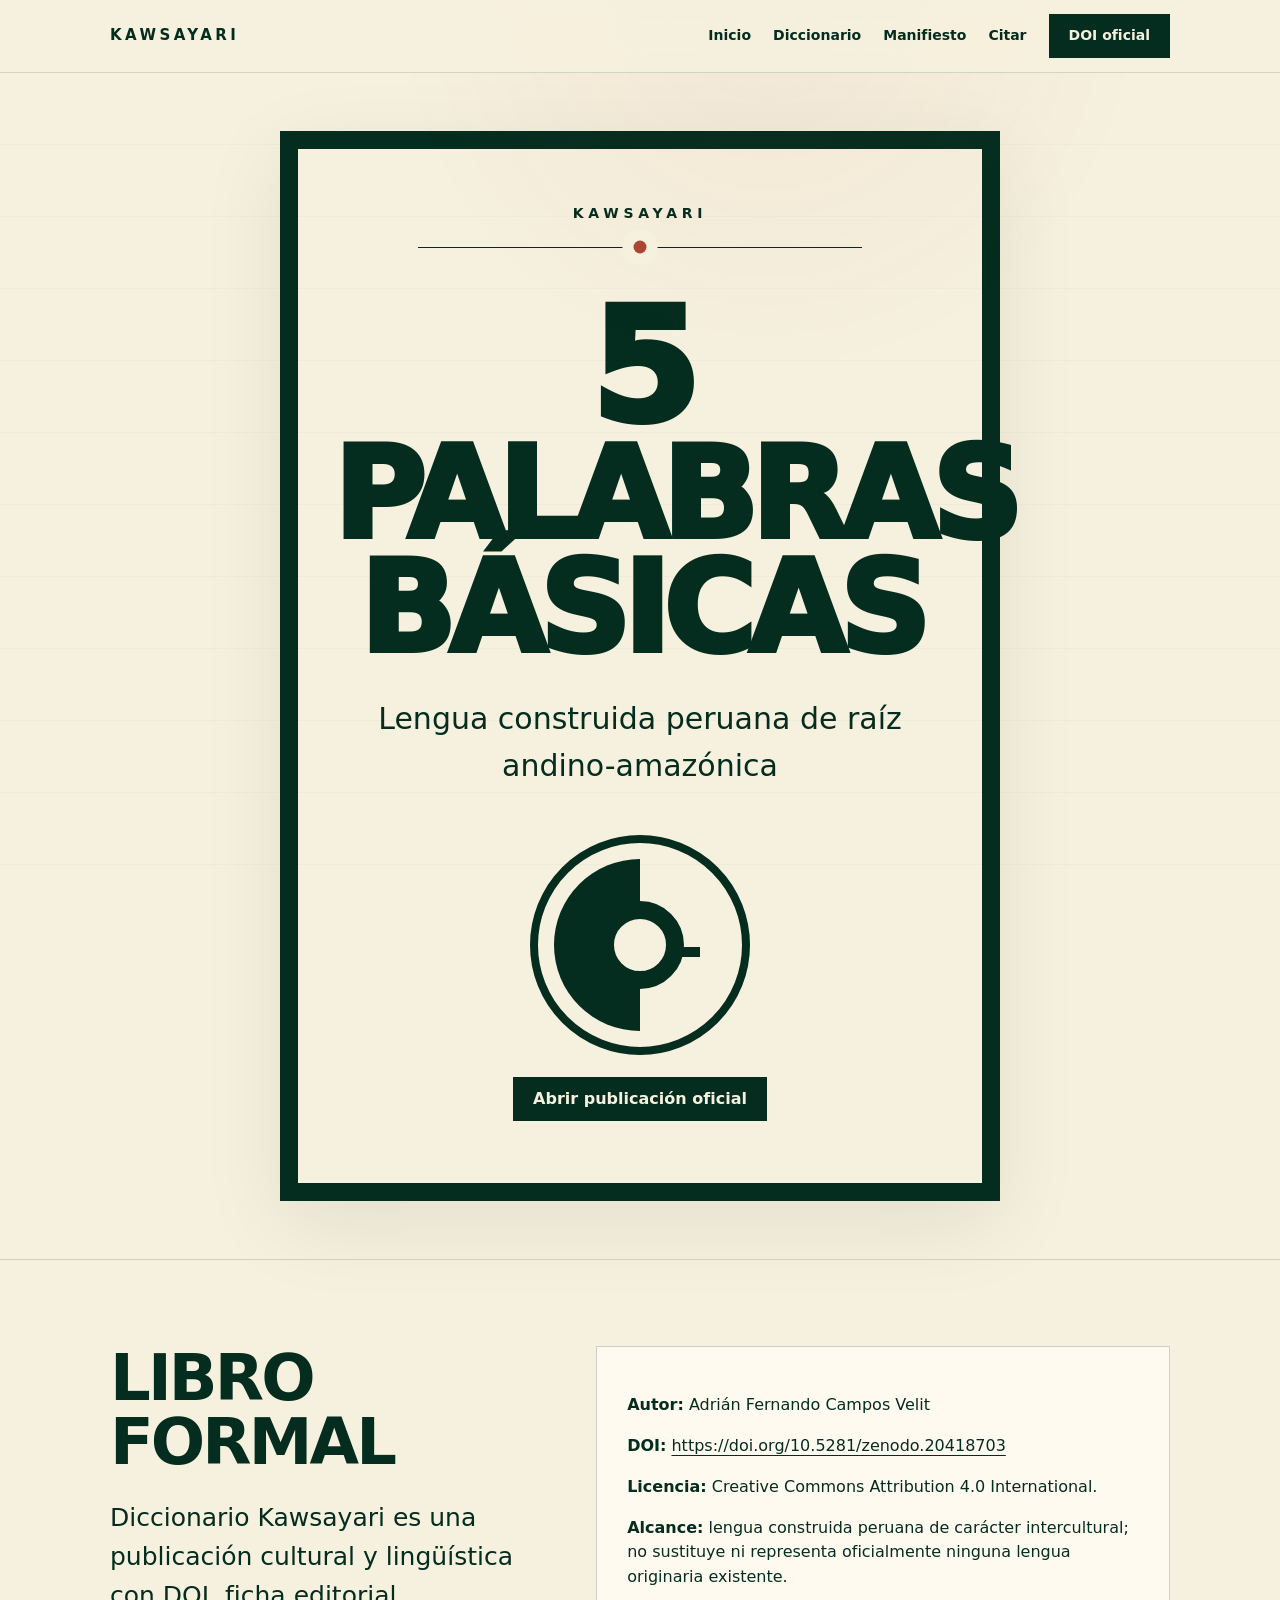
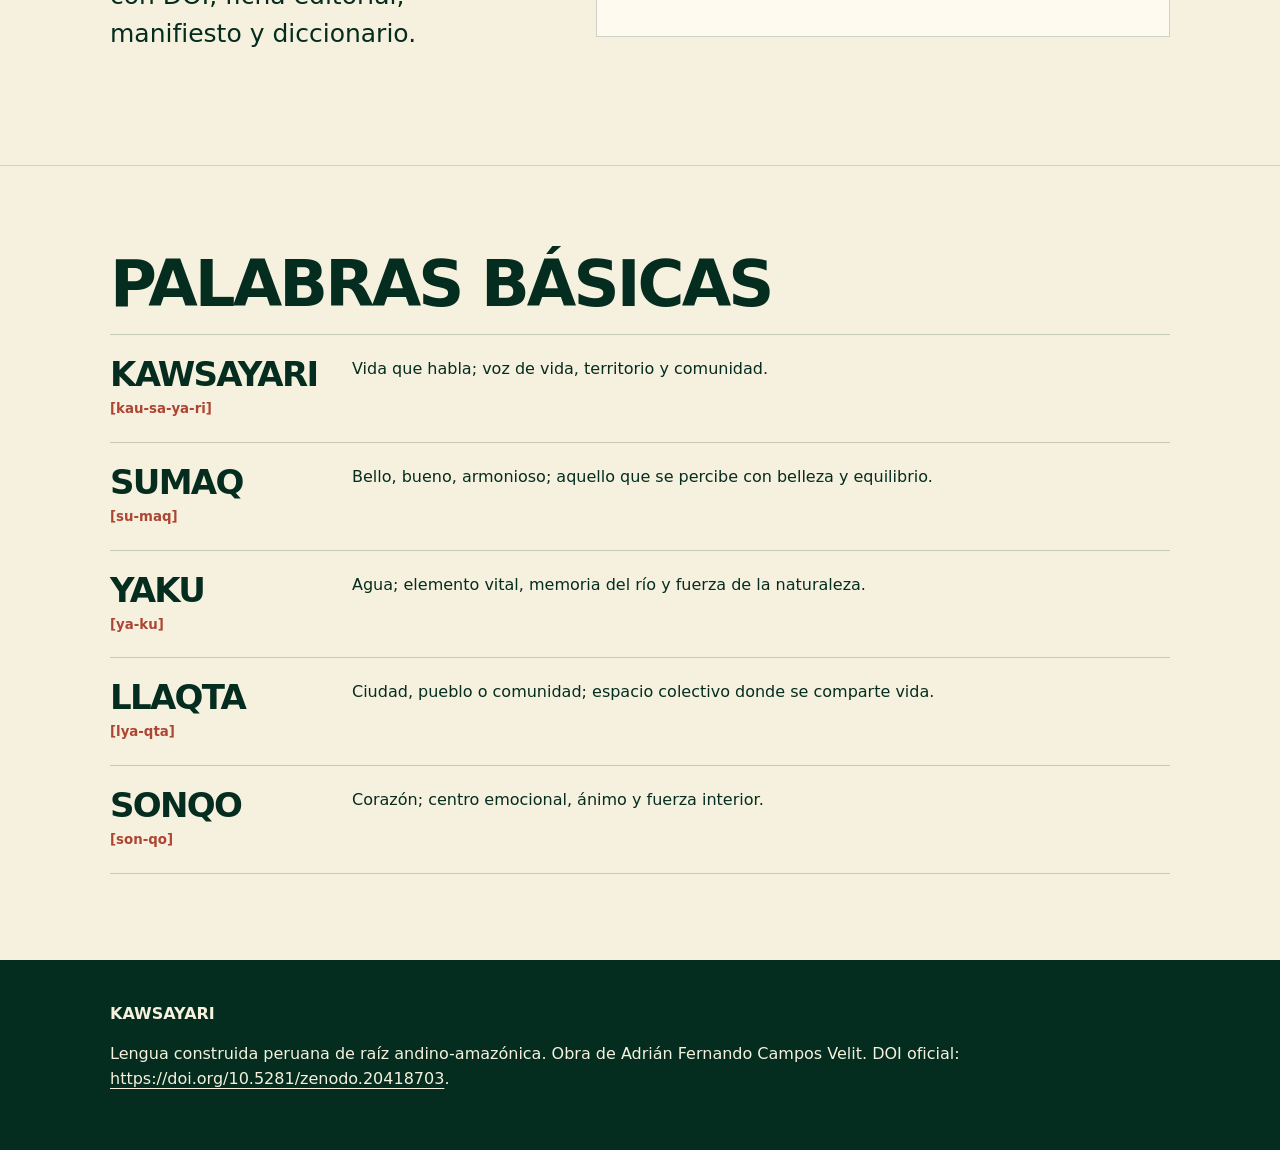
==== index.html @ 36e302ed "Publicación inicial del sitio oficial" ====
<!doctype html>
<html lang="es"><head>
<meta charset="utf-8"><meta name="viewport" content="width=device-width,initial-scale=1">
<title>Diccionario Kawsayari: lengua construida peruana de raíz andino-amazónica</title><meta name="description" content="Kawsayari es una lengua construida peruana de raíz andino-amazónica, creada como obra cultural, lingüística y editorial por Adrián Fernando Campos Velit."><meta name="author" content="Adrián Fernando Campos Velit">
<meta name="robots" content="index,follow,max-image-preview:large"><link rel="canonical" href="https://kawsayari.github.io/">
<meta property="og:title" content="Diccionario Kawsayari: lengua construida peruana de raíz andino-amazónica"><meta property="og:description" content="Kawsayari es una lengua construida peruana de raíz andino-amazónica, creada como obra cultural, lingüística y editorial por Adrián Fernando Campos Velit."><meta property="og:type" content="website"><meta property="og:url" content="https://kawsayari.github.io/"><meta property="og:image" content="https://kawsayari.github.io/assets/og-kawsayari.png">
<meta name="twitter:card" content="summary_large_image"><link rel="icon" href="assets/favicon.svg" type="image/svg+xml"><link rel="apple-touch-icon" href="assets/icon.png"><link rel="stylesheet" href="assets/style.css">
<script type="application/ld+json">{"@context": "https://schema.org", "@type": "Book", "name": "Diccionario Kawsayari: lengua construida peruana de raíz andino-amazónica", "alternateName": ["Kawsayari", "Diccionario Kawsayari"], "description": "Kawsayari es una lengua construida peruana de raíz andino-amazónica, creada como obra cultural, lingüística y editorial por Adrián Fernando Campos Velit.", "author": {"@type": "Person", "name": "Adrián Fernando Campos Velit"}, "creator": {"@type": "Person", "name": "Adrián Fernando Campos Velit"}, "publisher": {"@type": "Person", "name": "Adrián Fernando Campos Velit"}, "datePublished": "2026-05-27", "inLanguage": "es", "genre": ["Diccionario", "Lengua construida", "Conlang", "Cultura peruana"], "license": "https://creativecommons.org/licenses/by/4.0/", "identifier": "https://doi.org/10.5281/zenodo.20418703", "url": "https://kawsayari.github.io/", "image": "https://kawsayari.github.io/assets/og-kawsayari.png"}</script></head><body>
<header class="header"><div class="wrap nav"><a class="brand" href="index.html">KAWSAYARI</a><nav class="navlinks" aria-label="Navegación"><a href="index.html">Inicio</a><a href="diccionario.html">Diccionario</a><a href="manifiesto.html">Manifiesto</a><a href="citar.html">Citar</a><a class="btn" href="https://doi.org/10.5281/zenodo.20418703">DOI oficial</a></nav></div></header><main>
<section class="hero"><div class="poster"><div><div class="kicker">Kawsayari</div><div class="rule"></div><h1 class="hero-title"><span class="num">5</span>Palabras<br>Básicas</h1><p class="hero-sub">Lengua construida peruana de raíz andino-amazónica</p></div><div><div class="emblem"><span class="bar"></span></div><p><a class="btn" href="https://doi.org/10.5281/zenodo.20418703">Abrir publicación oficial</a></p></div></div></section>
<section class="section"><div class="wrap grid"><div><h2>Libro formal</h2><p class="lead">Diccionario Kawsayari es una publicación cultural y lingüística con DOI, ficha editorial, manifiesto y diccionario.</p></div><div class="card"><p><strong>Autor:</strong> Adrián Fernando Campos Velit</p><p><strong>DOI:</strong> <a href="https://doi.org/10.5281/zenodo.20418703">https://doi.org/10.5281/zenodo.20418703</a></p><p><strong>Licencia:</strong> Creative Commons Attribution 4.0 International.</p><p><strong>Alcance:</strong> lengua construida peruana de carácter intercultural; no sustituye ni representa oficialmente ninguna lengua originaria existente.</p></div></div></section>
<section class="section"><div class="wrap"><h2>Palabras básicas</h2><div class="words">
<div class="word"><div><b>Kawsayari</b><small>[kau-sa-ya-ri]</small></div><p>Vida que habla; voz de vida, territorio y comunidad.</p></div>
<div class="word"><div><b>Sumaq</b><small>[su-maq]</small></div><p>Bello, bueno, armonioso; aquello que se percibe con belleza y equilibrio.</p></div>
<div class="word"><div><b>Yaku</b><small>[ya-ku]</small></div><p>Agua; elemento vital, memoria del río y fuerza de la naturaleza.</p></div>
<div class="word"><div><b>Llaqta</b><small>[lya-qta]</small></div><p>Ciudad, pueblo o comunidad; espacio colectivo donde se comparte vida.</p></div>
<div class="word"><div><b>Sonqo</b><small>[son-qo]</small></div><p>Corazón; centro emocional, ánimo y fuerza interior.</p></div>
</div></div></section></main><footer class="footer"><div class="wrap"><strong>KAWSAYARI</strong><p>Lengua construida peruana de raíz andino-amazónica. Obra de Adrián Fernando Campos Velit. DOI oficial: <a href="https://doi.org/10.5281/zenodo.20418703">https://doi.org/10.5281/zenodo.20418703</a>.</p></div></footer></body></html>
---- assets/style.css ----
:root{--green:#042d1f;--cream:#f6f0de;--paper:#fffaf0;--red:#ac4633;--muted:#69766e}
*{box-sizing:border-box}
html{scroll-behavior:smooth}
body{margin:0;background:var(--cream);color:var(--green);font-family:Inter,ui-sans-serif,system-ui,-apple-system,BlinkMacSystemFont,"Segoe UI",Arial,sans-serif;line-height:1.55}
body:before{content:"";position:fixed;inset:0;pointer-events:none;background:radial-gradient(circle at 60% 0%,rgba(172,70,51,.05),transparent 32%),linear-gradient(rgba(4,45,31,.025) 1px,transparent 1px);background-size:auto,100% 72px}
a{color:var(--green);text-underline-offset:4px}
.wrap{width:min(1060px,calc(100% - 36px));margin:0 auto}
.header{position:sticky;top:0;z-index:20;background:rgba(246,240,222,.92);backdrop-filter:blur(14px);border-bottom:1px solid rgba(4,45,31,.14)}
.nav{min-height:72px;display:flex;justify-content:space-between;align-items:center;gap:20px}
.brand{text-decoration:none;font-weight:900;letter-spacing:.23em;font-size:15px}
.navlinks{display:flex;gap:22px;align-items:center;font-size:14px;font-weight:700}
.navlinks a{text-decoration:none}
.btn{display:inline-flex;justify-content:center;align-items:center;min-height:44px;padding:0 18px;border:2px solid var(--green);background:var(--green);color:var(--cream);text-decoration:none;font-weight:850}
.btn.secondary{background:transparent;color:var(--green)}
.hero{min-height:calc(100vh - 72px);display:grid;place-items:center;padding:58px 0}
.poster{width:min(720px,100%);min-height:780px;border:18px solid var(--green);background:var(--cream);padding:54px 34px 46px;text-align:center;display:flex;flex-direction:column;justify-content:space-between;box-shadow:0 24px 80px rgba(4,45,31,.08)}
.kicker{font-size:14px;letter-spacing:.34em;font-weight:900;text-transform:uppercase}
.rule{width:min(520px,72%);height:1px;background:var(--green);margin:22px auto;position:relative}
.rule:after{content:"";width:13px;height:13px;background:var(--red);border-radius:50%;position:absolute;left:50%;top:50%;transform:translate(-50%,-50%);box-shadow:0 0 0 11px var(--cream)}
.hero-title{font-size:clamp(52px,12vw,126px);line-height:.9;letter-spacing:-.055em;text-transform:uppercase;margin:50px 0 18px;font-weight:950}
.hero-title .num{display:block;font-size:1.25em}
.hero-sub{font-size:clamp(18px,3vw,30px);max-width:560px;margin:30px auto 0}
.emblem{width:220px;height:220px;border:8px solid var(--green);border-radius:50%;margin:46px auto 22px;position:relative;overflow:hidden}
.emblem:before{content:"";position:absolute;inset:16px 50% 16px 16px;background:var(--green);border-radius:200px 0 0 200px}
.emblem:after{content:"";position:absolute;width:52px;height:52px;background:var(--cream);border:18px solid var(--green);border-radius:50%;left:50%;top:50%;transform:translate(-50%,-50%)}
.emblem .bar{position:absolute;height:10px;background:var(--green);left:42px;right:42px;top:104px}
.section{padding:86px 0;border-top:1px solid rgba(4,45,31,.15)}
.grid{display:grid;grid-template-columns:.85fr 1.15fr;gap:62px;align-items:start}
h1,h2,h3{letter-spacing:-.045em;line-height:1}
h2{font-size:clamp(40px,5vw,72px);margin:0 0 18px;text-transform:uppercase}
.lead{font-size:clamp(19px,2.1vw,25px);max-width:760px}
.card{background:var(--paper);border:1px solid rgba(4,45,31,.20);padding:30px}
.words{display:grid;gap:0;border-top:1px solid rgba(4,45,31,.2)}
.word{display:grid;grid-template-columns:220px 1fr;gap:22px;padding:22px 0;border-bottom:1px solid rgba(4,45,31,.2)}
.word b{display:block;font-size:34px;line-height:1;letter-spacing:-.05em;text-transform:uppercase}
.word small{display:block;color:var(--red);margin-top:8px;font-weight:800}
.word p{margin:0}
.footer{background:var(--green);color:var(--cream);padding:42px 0}
.footer a{color:var(--cream)}
table{width:100%;border-collapse:collapse;background:var(--paper)}
th,td{border:1px solid rgba(4,45,31,.22);padding:14px 16px;text-align:left;vertical-align:top}
th{background:var(--green);color:var(--cream)}
@media(max-width:780px){.nav{padding:16px 0;align-items:flex-start}.navlinks{display:none}.poster{min-height:760px;border-width:14px}.hero-title{font-size:72px}.grid{grid-template-columns:1fr;gap:32px}.word{grid-template-columns:1fr}.section{padding:58px 0}}
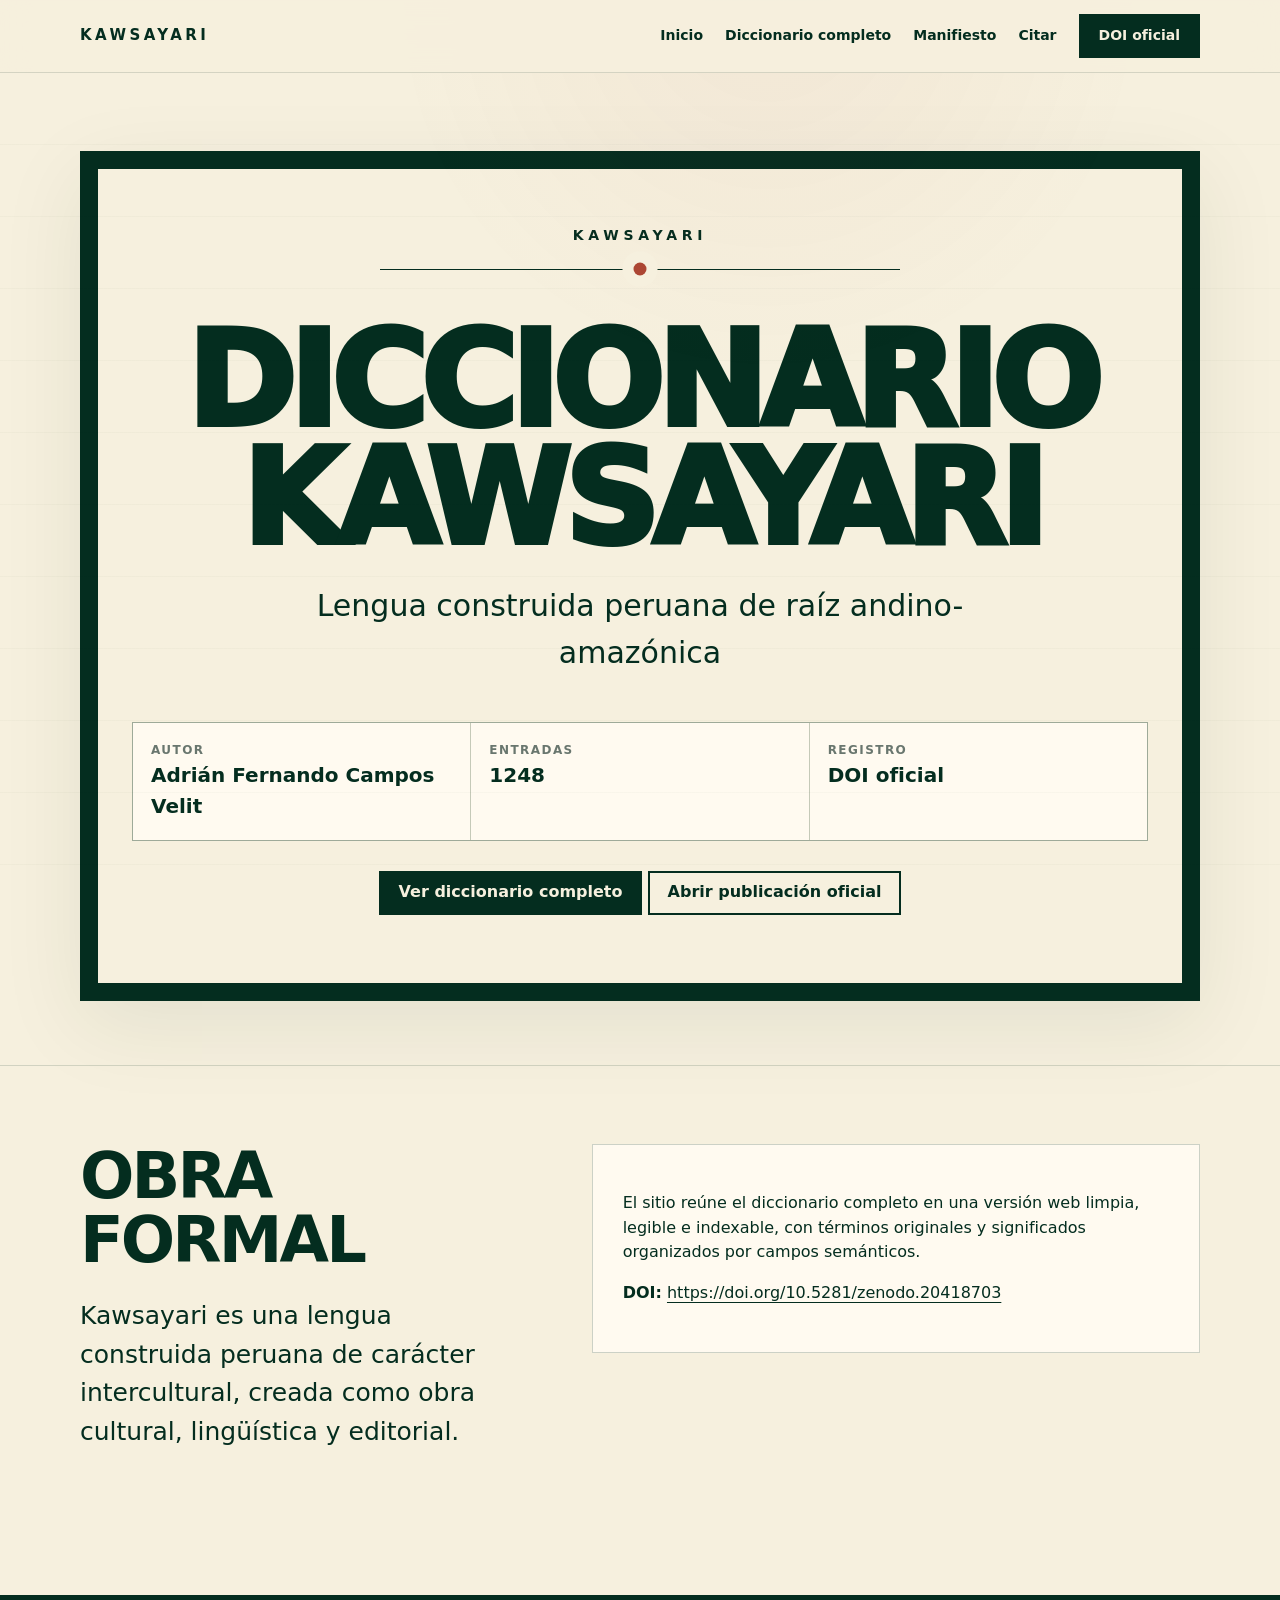
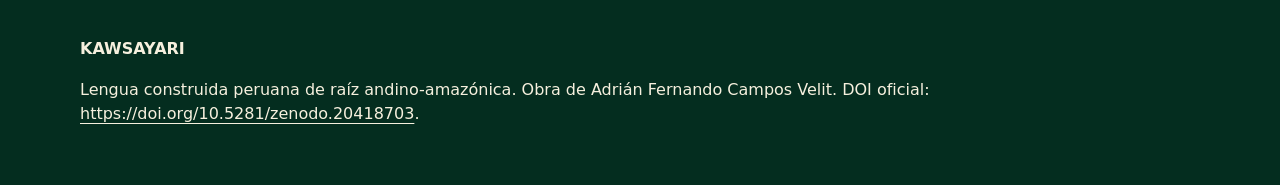
==== commit 9631171e: "Corrección final del diccionario completo" ====
--- a/index.html
+++ b/index.html
@@ -1,18 +1,27 @@
 <!doctype html>
 <html lang="es"><head>
 <meta charset="utf-8"><meta name="viewport" content="width=device-width,initial-scale=1">
-<title>Diccionario Kawsayari: lengua construida peruana de raíz andino-amazónica</title><meta name="description" content="Kawsayari es una lengua construida peruana de raíz andino-amazónica, creada como obra cultural, lingüística y editorial por Adrián Fernando Campos Velit."><meta name="author" content="Adrián Fernando Campos Velit">
+<title>Diccionario Kawsayari: lengua construida peruana de raíz andino-amazónica</title><meta name="description" content="Diccionario Kawsayari, lengua construida peruana de raíz andino-amazónica, creada como obra cultural, lingüística y editorial por Adrián Fernando Campos Velit."><meta name="author" content="Adrián Fernando Campos Velit">
 <meta name="robots" content="index,follow,max-image-preview:large"><link rel="canonical" href="https://kawsayari.github.io/">
-<meta property="og:title" content="Diccionario Kawsayari: lengua construida peruana de raíz andino-amazónica"><meta property="og:description" content="Kawsayari es una lengua construida peruana de raíz andino-amazónica, creada como obra cultural, lingüística y editorial por Adrián Fernando Campos Velit."><meta property="og:type" content="website"><meta property="og:url" content="https://kawsayari.github.io/"><meta property="og:image" content="https://kawsayari.github.io/assets/og-kawsayari.png">
+<meta property="og:title" content="Diccionario Kawsayari: lengua construida peruana de raíz andino-amazónica"><meta property="og:description" content="Diccionario Kawsayari, lengua construida peruana de raíz andino-amazónica, creada como obra cultural, lingüística y editorial por Adrián Fernando Campos Velit."><meta property="og:type" content="website"><meta property="og:url" content="https://kawsayari.github.io/"><meta property="og:image" content="https://kawsayari.github.io/assets/og-kawsayari.png">
 <meta name="twitter:card" content="summary_large_image"><link rel="icon" href="assets/favicon.svg" type="image/svg+xml"><link rel="apple-touch-icon" href="assets/icon.png"><link rel="stylesheet" href="assets/style.css">
-<script type="application/ld+json">{"@context": "https://schema.org", "@type": "Book", "name": "Diccionario Kawsayari: lengua construida peruana de raíz andino-amazónica", "alternateName": ["Kawsayari", "Diccionario Kawsayari"], "description": "Kawsayari es una lengua construida peruana de raíz andino-amazónica, creada como obra cultural, lingüística y editorial por Adrián Fernando Campos Velit.", "author": {"@type": "Person", "name": "Adrián Fernando Campos Velit"}, "creator": {"@type": "Person", "name": "Adrián Fernando Campos Velit"}, "publisher": {"@type": "Person", "name": "Adrián Fernando Campos Velit"}, "datePublished": "2026-05-27", "inLanguage": "es", "genre": ["Diccionario", "Lengua construida", "Conlang", "Cultura peruana"], "license": "https://creativecommons.org/licenses/by/4.0/", "identifier": "https://doi.org/10.5281/zenodo.20418703", "url": "https://kawsayari.github.io/", "image": "https://kawsayari.github.io/assets/og-kawsayari.png"}</script></head><body>
-<header class="header"><div class="wrap nav"><a class="brand" href="index.html">KAWSAYARI</a><nav class="navlinks" aria-label="Navegación"><a href="index.html">Inicio</a><a href="diccionario.html">Diccionario</a><a href="manifiesto.html">Manifiesto</a><a href="citar.html">Citar</a><a class="btn" href="https://doi.org/10.5281/zenodo.20418703">DOI oficial</a></nav></div></header><main>
-<section class="hero"><div class="poster"><div><div class="kicker">Kawsayari</div><div class="rule"></div><h1 class="hero-title"><span class="num">5</span>Palabras<br>Básicas</h1><p class="hero-sub">Lengua construida peruana de raíz andino-amazónica</p></div><div><div class="emblem"><span class="bar"></span></div><p><a class="btn" href="https://doi.org/10.5281/zenodo.20418703">Abrir publicación oficial</a></p></div></div></section>
-<section class="section"><div class="wrap grid"><div><h2>Libro formal</h2><p class="lead">Diccionario Kawsayari es una publicación cultural y lingüística con DOI, ficha editorial, manifiesto y diccionario.</p></div><div class="card"><p><strong>Autor:</strong> Adrián Fernando Campos Velit</p><p><strong>DOI:</strong> <a href="https://doi.org/10.5281/zenodo.20418703">https://doi.org/10.5281/zenodo.20418703</a></p><p><strong>Licencia:</strong> Creative Commons Attribution 4.0 International.</p><p><strong>Alcance:</strong> lengua construida peruana de carácter intercultural; no sustituye ni representa oficialmente ninguna lengua originaria existente.</p></div></div></section>
-<section class="section"><div class="wrap"><h2>Palabras básicas</h2><div class="words">
-<div class="word"><div><b>Kawsayari</b><small>[kau-sa-ya-ri]</small></div><p>Vida que habla; voz de vida, territorio y comunidad.</p></div>
-<div class="word"><div><b>Sumaq</b><small>[su-maq]</small></div><p>Bello, bueno, armonioso; aquello que se percibe con belleza y equilibrio.</p></div>
-<div class="word"><div><b>Yaku</b><small>[ya-ku]</small></div><p>Agua; elemento vital, memoria del río y fuerza de la naturaleza.</p></div>
-<div class="word"><div><b>Llaqta</b><small>[lya-qta]</small></div><p>Ciudad, pueblo o comunidad; espacio colectivo donde se comparte vida.</p></div>
-<div class="word"><div><b>Sonqo</b><small>[son-qo]</small></div><p>Corazón; centro emocional, ánimo y fuerza interior.</p></div>
-</div></div></section></main><footer class="footer"><div class="wrap"><strong>KAWSAYARI</strong><p>Lengua construida peruana de raíz andino-amazónica. Obra de Adrián Fernando Campos Velit. DOI oficial: <a href="https://doi.org/10.5281/zenodo.20418703">https://doi.org/10.5281/zenodo.20418703</a>.</p></div></footer></body></html>+<script type="application/ld+json">{"@context": "https://schema.org", "@type": "Book", "name": "Diccionario Kawsayari: lengua construida peruana de raíz andino-amazónica", "alternateName": ["Kawsayari", "Diccionario Kawsayari"], "description": "Diccionario Kawsayari, lengua construida peruana de raíz andino-amazónica, creada como obra cultural, lingüística y editorial por Adrián Fernando Campos Velit.", "author": {"@type": "Person", "name": "Adrián Fernando Campos Velit"}, "creator": {"@type": "Person", "name": "Adrián Fernando Campos Velit"}, "publisher": {"@type": "Person", "name": "Adrián Fernando Campos Velit"}, "datePublished": "2026-05-27", "inLanguage": "es", "genre": ["Diccionario", "Lengua construida", "Conlang", "Cultura peruana"], "license": "https://creativecommons.org/licenses/by/4.0/", "identifier": "https://doi.org/10.5281/zenodo.20418703", "url": "https://kawsayari.github.io/", "image": "https://kawsayari.github.io/assets/og-kawsayari.png"}</script></head><body>
+<header class="header"><div class="wrap nav"><a class="brand" href="index.html">KAWSAYARI</a><nav class="navlinks" aria-label="Navegación"><a href="index.html">Inicio</a><a href="diccionario.html">Diccionario completo</a><a href="manifiesto.html">Manifiesto</a><a href="citar.html">Citar</a><a class="btn" href="https://doi.org/10.5281/zenodo.20418703">DOI oficial</a></nav></div></header><main>
+<section class="hero">
+  <div class="wrap">
+    <div class="poster">
+      <div class="kicker">Kawsayari</div>
+      <div class="rule"></div>
+      <h1 class="hero-title">Diccionario<br>Kawsayari</h1>
+      <p class="hero-sub">Lengua construida peruana de raíz andino-amazónica</p>
+      <div class="meta">
+        <div><span>Autor</span><strong>Adrián Fernando Campos Velit</strong></div>
+        <div><span>Entradas</span><strong>1248</strong></div>
+        <div><span>Registro</span><strong>DOI oficial</strong></div>
+      </div>
+      <p style="margin-top:30px"><a class="btn" href="diccionario.html">Ver diccionario completo</a> <a class="btn secondary" href="https://doi.org/10.5281/zenodo.20418703">Abrir publicación oficial</a></p>
+    </div>
+  </div>
+</section>
+<section class="section"><div class="wrap grid"><div><h2>Obra formal</h2><p class="lead">Kawsayari es una lengua construida peruana de carácter intercultural, creada como obra cultural, lingüística y editorial.</p></div><div class="card"><p>El sitio reúne el diccionario completo en una versión web limpia, legible e indexable, con términos originales y significados organizados por campos semánticos.</p><p><strong>DOI:</strong> <a href="https://doi.org/10.5281/zenodo.20418703">https://doi.org/10.5281/zenodo.20418703</a></p></div></div></section>
+</main><footer class="footer"><div class="wrap"><strong>KAWSAYARI</strong><p>Lengua construida peruana de raíz andino-amazónica. Obra de Adrián Fernando Campos Velit. DOI oficial: <a href="https://doi.org/10.5281/zenodo.20418703">https://doi.org/10.5281/zenodo.20418703</a>.</p></div></footer></body></html>
--- a/assets/style.css
+++ b/assets/style.css
@@ -1,44 +1,51 @@
 
-:root{--green:#042d1f;--cream:#f6f0de;--paper:#fffaf0;--red:#ac4633;--muted:#69766e}
+:root{--green:#042d1f;--cream:#f6f0de;--paper:#fffaf0;--red:#ac4633;--muted:#69766e;--line:rgba(4,45,31,.20)}
 *{box-sizing:border-box}
 html{scroll-behavior:smooth}
 body{margin:0;background:var(--cream);color:var(--green);font-family:Inter,ui-sans-serif,system-ui,-apple-system,BlinkMacSystemFont,"Segoe UI",Arial,sans-serif;line-height:1.55}
 body:before{content:"";position:fixed;inset:0;pointer-events:none;background:radial-gradient(circle at 60% 0%,rgba(172,70,51,.05),transparent 32%),linear-gradient(rgba(4,45,31,.025) 1px,transparent 1px);background-size:auto,100% 72px}
 a{color:var(--green);text-underline-offset:4px}
-.wrap{width:min(1060px,calc(100% - 36px));margin:0 auto}
-.header{position:sticky;top:0;z-index:20;background:rgba(246,240,222,.92);backdrop-filter:blur(14px);border-bottom:1px solid rgba(4,45,31,.14)}
+.wrap{width:min(1120px,calc(100% - 36px));margin:0 auto}
+.header{position:sticky;top:0;z-index:20;background:rgba(246,240,222,.94);backdrop-filter:blur(14px);border-bottom:1px solid rgba(4,45,31,.14)}
 .nav{min-height:72px;display:flex;justify-content:space-between;align-items:center;gap:20px}
 .brand{text-decoration:none;font-weight:900;letter-spacing:.23em;font-size:15px}
 .navlinks{display:flex;gap:22px;align-items:center;font-size:14px;font-weight:700}
 .navlinks a{text-decoration:none}
 .btn{display:inline-flex;justify-content:center;align-items:center;min-height:44px;padding:0 18px;border:2px solid var(--green);background:var(--green);color:var(--cream);text-decoration:none;font-weight:850}
 .btn.secondary{background:transparent;color:var(--green)}
-.hero{min-height:calc(100vh - 72px);display:grid;place-items:center;padding:58px 0}
-.poster{width:min(720px,100%);min-height:780px;border:18px solid var(--green);background:var(--cream);padding:54px 34px 46px;text-align:center;display:flex;flex-direction:column;justify-content:space-between;box-shadow:0 24px 80px rgba(4,45,31,.08)}
+.hero{padding:78px 0 64px}
+.poster{border:18px solid var(--green);background:var(--cream);padding:56px 34px 52px;text-align:center;box-shadow:0 24px 80px rgba(4,45,31,.08)}
 .kicker{font-size:14px;letter-spacing:.34em;font-weight:900;text-transform:uppercase}
 .rule{width:min(520px,72%);height:1px;background:var(--green);margin:22px auto;position:relative}
 .rule:after{content:"";width:13px;height:13px;background:var(--red);border-radius:50%;position:absolute;left:50%;top:50%;transform:translate(-50%,-50%);box-shadow:0 0 0 11px var(--cream)}
-.hero-title{font-size:clamp(52px,12vw,126px);line-height:.9;letter-spacing:-.055em;text-transform:uppercase;margin:50px 0 18px;font-weight:950}
-.hero-title .num{display:block;font-size:1.25em}
-.hero-sub{font-size:clamp(18px,3vw,30px);max-width:560px;margin:30px auto 0}
-.emblem{width:220px;height:220px;border:8px solid var(--green);border-radius:50%;margin:46px auto 22px;position:relative;overflow:hidden}
-.emblem:before{content:"";position:absolute;inset:16px 50% 16px 16px;background:var(--green);border-radius:200px 0 0 200px}
-.emblem:after{content:"";position:absolute;width:52px;height:52px;background:var(--cream);border:18px solid var(--green);border-radius:50%;left:50%;top:50%;transform:translate(-50%,-50%)}
-.emblem .bar{position:absolute;height:10px;background:var(--green);left:42px;right:42px;top:104px}
-.section{padding:86px 0;border-top:1px solid rgba(4,45,31,.15)}
+.hero-title{font-size:clamp(58px,12vw,132px);line-height:.9;letter-spacing:-.055em;text-transform:uppercase;margin:52px 0 24px;font-weight:950}
+.hero-sub{font-size:clamp(18px,3vw,30px);max-width:760px;margin:0 auto}
+.meta{display:grid;grid-template-columns:repeat(3,1fr);gap:1px;border:1px solid var(--line);background:var(--line);margin-top:46px;text-align:left}
+.meta div{background:var(--paper);padding:18px}
+.meta span{display:block;color:var(--muted);font-size:12px;text-transform:uppercase;letter-spacing:.12em;font-weight:850}
+.meta strong{font-size:20px}
+.section{padding:78px 0;border-top:1px solid rgba(4,45,31,.15)}
 .grid{display:grid;grid-template-columns:.85fr 1.15fr;gap:62px;align-items:start}
 h1,h2,h3{letter-spacing:-.045em;line-height:1}
 h2{font-size:clamp(40px,5vw,72px);margin:0 0 18px;text-transform:uppercase}
+h3{font-size:clamp(25px,3vw,38px);margin:40px 0 14px}
 .lead{font-size:clamp(19px,2.1vw,25px);max-width:760px}
-.card{background:var(--paper);border:1px solid rgba(4,45,31,.20);padding:30px}
-.words{display:grid;gap:0;border-top:1px solid rgba(4,45,31,.2)}
-.word{display:grid;grid-template-columns:220px 1fr;gap:22px;padding:22px 0;border-bottom:1px solid rgba(4,45,31,.2)}
-.word b{display:block;font-size:34px;line-height:1;letter-spacing:-.05em;text-transform:uppercase}
-.word small{display:block;color:var(--red);margin-top:8px;font-weight:800}
-.word p{margin:0}
-.footer{background:var(--green);color:var(--cream);padding:42px 0}
+.card{background:var(--paper);border:1px solid var(--line);padding:30px}
+.searchbar{position:sticky;top:72px;z-index:15;background:rgba(246,240,222,.96);border-top:1px solid var(--line);border-bottom:1px solid var(--line);padding:18px 0}
+.searchbox{display:grid;grid-template-columns:1fr auto;gap:12px}
+input[type="search"]{width:100%;min-height:52px;border:2px solid var(--green);background:var(--paper);color:var(--green);font-size:18px;padding:0 16px;font:inherit}
+.count{display:flex;align-items:center;justify-content:center;min-width:140px;border:2px solid var(--green);font-weight:900;background:var(--green);color:var(--cream)}
+.alpha{display:flex;flex-wrap:wrap;gap:7px;margin-top:14px}
+.alpha a{font-size:13px;font-weight:850;text-decoration:none;border:1px solid var(--line);padding:5px 8px;background:var(--paper)}
+.table-wrap{overflow:auto;border:1px solid var(--line);background:var(--paper)}
+table{width:100%;border-collapse:collapse;background:var(--paper)}
+th,td{border-bottom:1px solid var(--line);padding:12px 14px;text-align:left;vertical-align:top}
+th{background:var(--green);color:var(--cream);position:sticky;top:0}
+td.term{font-weight:850;white-space:nowrap}
+.category-title{border-top:2px solid var(--green);padding-top:22px}
+.footer{background:var(--green);color:var(--cream);padding:42px 0;margin-top:40px}
 .footer a{color:var(--cream)}
-table{width:100%;border-collapse:collapse;background:var(--paper)}
-th,td{border:1px solid rgba(4,45,31,.22);padding:14px 16px;text-align:left;vertical-align:top}
-th{background:var(--green);color:var(--cream)}
-@media(max-width:780px){.nav{padding:16px 0;align-items:flex-start}.navlinks{display:none}.poster{min-height:760px;border-width:14px}.hero-title{font-size:72px}.grid{grid-template-columns:1fr;gap:32px}.word{grid-template-columns:1fr}.section{padding:58px 0}}
+.small{font-size:13px;color:var(--muted)}
+@media(max-width:780px){
+  .nav{padding:16px 0}.navlinks{display:none}.poster{border-width:14px}.hero-title{font-size:72px}.grid{grid-template-columns:1fr;gap:32px}.section{padding:54px 0}.meta{grid-template-columns:1fr}.searchbox{grid-template-columns:1fr}.count{min-height:44px}.searchbar{top:0}td.term{white-space:normal}
+}
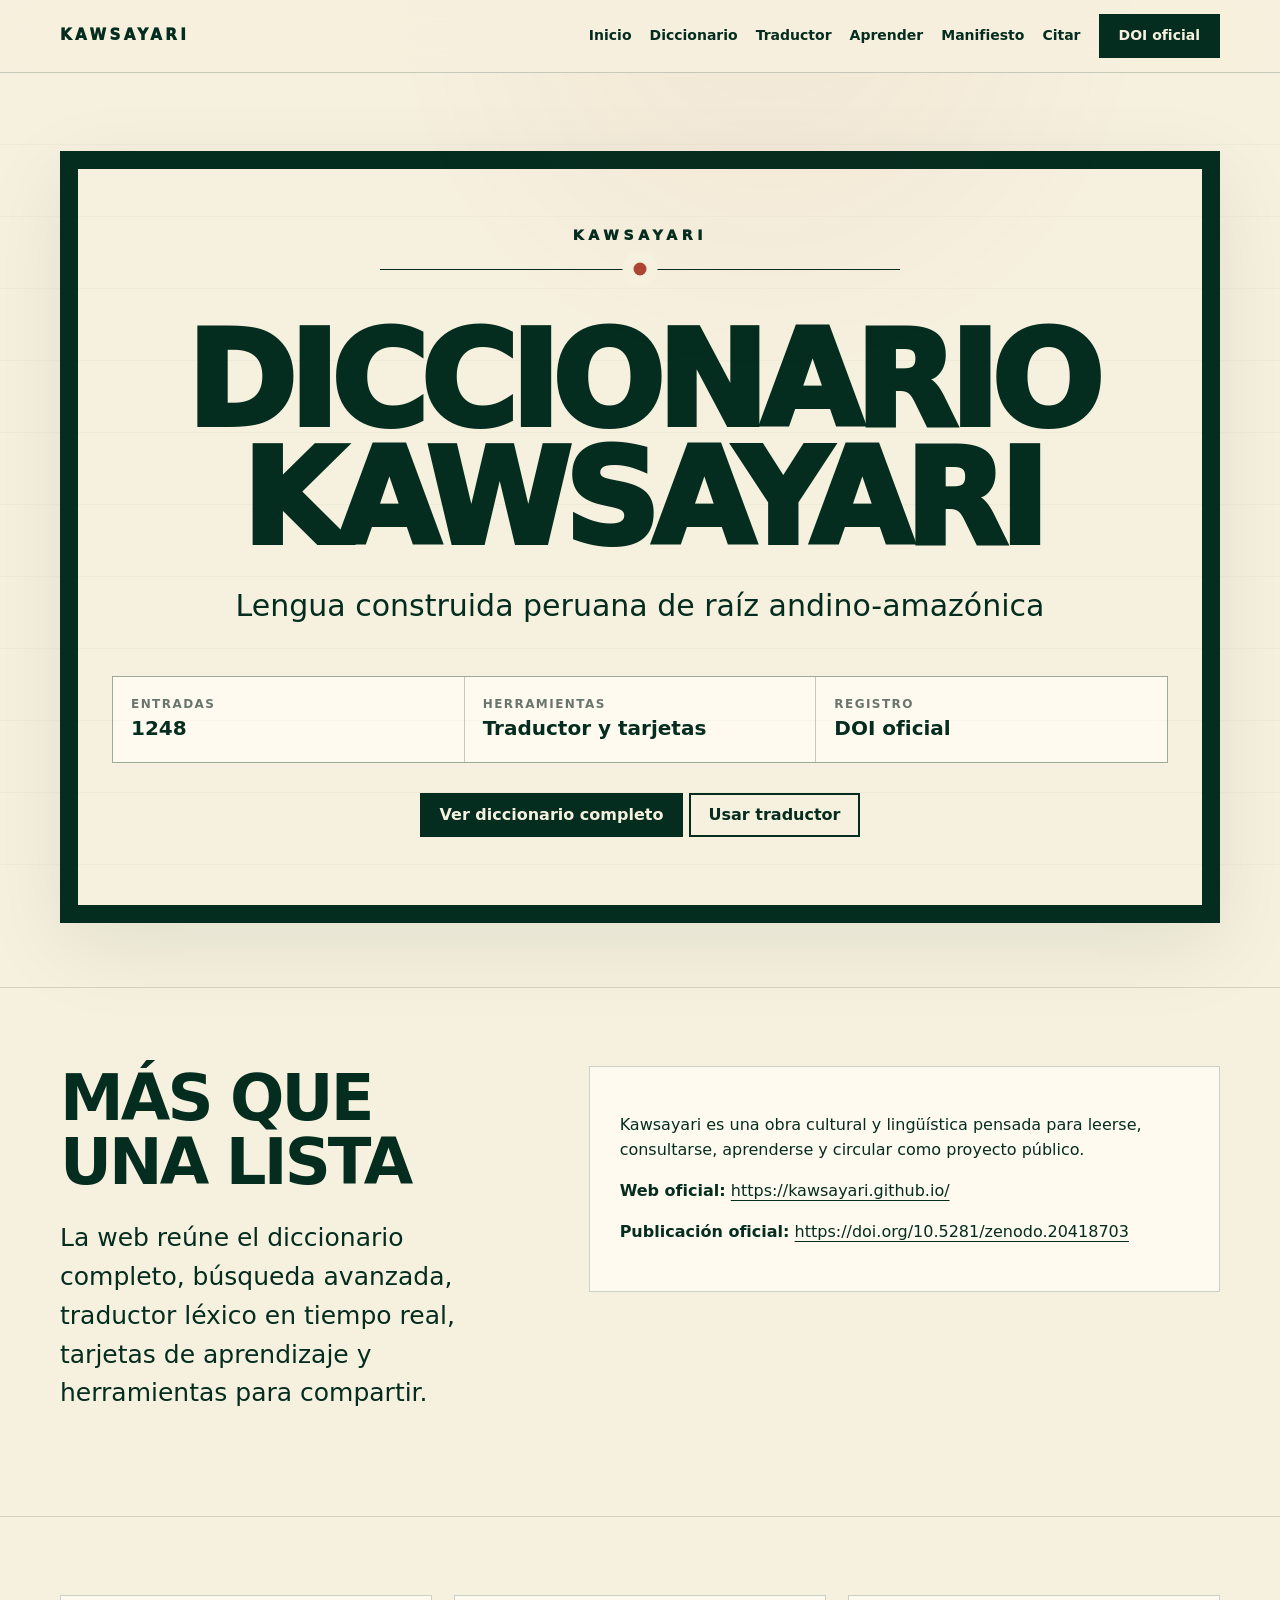
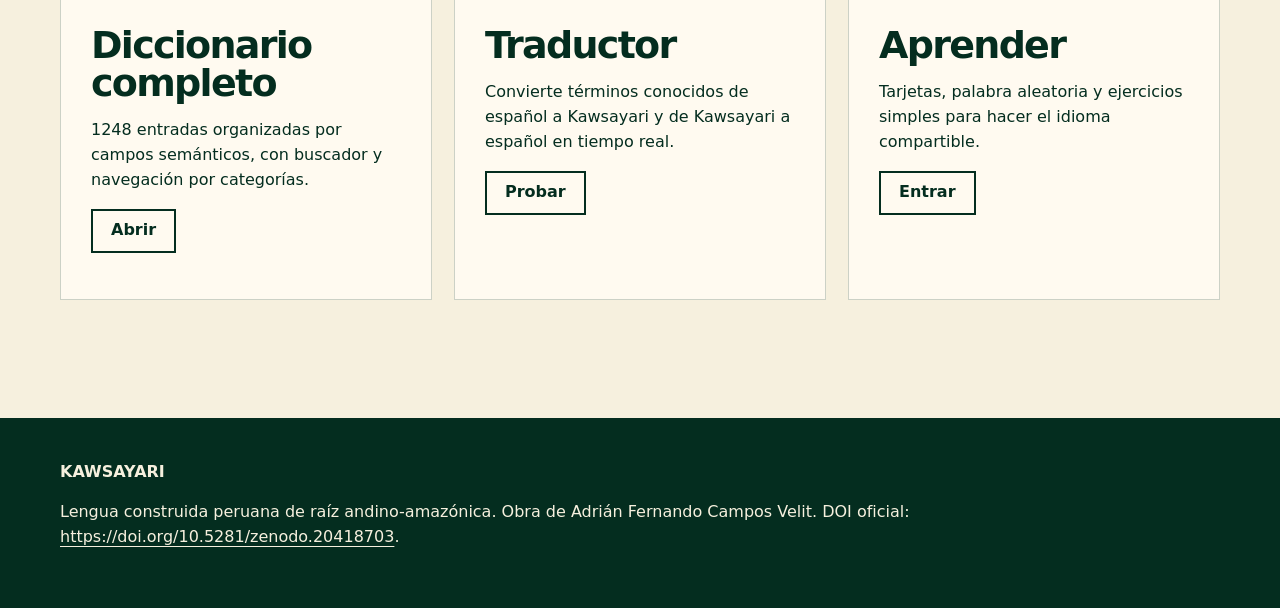
==== commit 86384129: "Sitio interactivo del Diccionario Kawsayari" ====
--- a/index.html
+++ b/index.html
@@ -1,27 +1 @@
-<!doctype html>
-<html lang="es"><head>
-<meta charset="utf-8"><meta name="viewport" content="width=device-width,initial-scale=1">
-<title>Diccionario Kawsayari: lengua construida peruana de raíz andino-amazónica</title><meta name="description" content="Diccionario Kawsayari, lengua construida peruana de raíz andino-amazónica, creada como obra cultural, lingüística y editorial por Adrián Fernando Campos Velit."><meta name="author" content="Adrián Fernando Campos Velit">
-<meta name="robots" content="index,follow,max-image-preview:large"><link rel="canonical" href="https://kawsayari.github.io/">
-<meta property="og:title" content="Diccionario Kawsayari: lengua construida peruana de raíz andino-amazónica"><meta property="og:description" content="Diccionario Kawsayari, lengua construida peruana de raíz andino-amazónica, creada como obra cultural, lingüística y editorial por Adrián Fernando Campos Velit."><meta property="og:type" content="website"><meta property="og:url" content="https://kawsayari.github.io/"><meta property="og:image" content="https://kawsayari.github.io/assets/og-kawsayari.png">
-<meta name="twitter:card" content="summary_large_image"><link rel="icon" href="assets/favicon.svg" type="image/svg+xml"><link rel="apple-touch-icon" href="assets/icon.png"><link rel="stylesheet" href="assets/style.css">
-<script type="application/ld+json">{"@context": "https://schema.org", "@type": "Book", "name": "Diccionario Kawsayari: lengua construida peruana de raíz andino-amazónica", "alternateName": ["Kawsayari", "Diccionario Kawsayari"], "description": "Diccionario Kawsayari, lengua construida peruana de raíz andino-amazónica, creada como obra cultural, lingüística y editorial por Adrián Fernando Campos Velit.", "author": {"@type": "Person", "name": "Adrián Fernando Campos Velit"}, "creator": {"@type": "Person", "name": "Adrián Fernando Campos Velit"}, "publisher": {"@type": "Person", "name": "Adrián Fernando Campos Velit"}, "datePublished": "2026-05-27", "inLanguage": "es", "genre": ["Diccionario", "Lengua construida", "Conlang", "Cultura peruana"], "license": "https://creativecommons.org/licenses/by/4.0/", "identifier": "https://doi.org/10.5281/zenodo.20418703", "url": "https://kawsayari.github.io/", "image": "https://kawsayari.github.io/assets/og-kawsayari.png"}</script></head><body>
-<header class="header"><div class="wrap nav"><a class="brand" href="index.html">KAWSAYARI</a><nav class="navlinks" aria-label="Navegación"><a href="index.html">Inicio</a><a href="diccionario.html">Diccionario completo</a><a href="manifiesto.html">Manifiesto</a><a href="citar.html">Citar</a><a class="btn" href="https://doi.org/10.5281/zenodo.20418703">DOI oficial</a></nav></div></header><main>
-<section class="hero">
-  <div class="wrap">
-    <div class="poster">
-      <div class="kicker">Kawsayari</div>
-      <div class="rule"></div>
-      <h1 class="hero-title">Diccionario<br>Kawsayari</h1>
-      <p class="hero-sub">Lengua construida peruana de raíz andino-amazónica</p>
-      <div class="meta">
-        <div><span>Autor</span><strong>Adrián Fernando Campos Velit</strong></div>
-        <div><span>Entradas</span><strong>1248</strong></div>
-        <div><span>Registro</span><strong>DOI oficial</strong></div>
-      </div>
-      <p style="margin-top:30px"><a class="btn" href="diccionario.html">Ver diccionario completo</a> <a class="btn secondary" href="https://doi.org/10.5281/zenodo.20418703">Abrir publicación oficial</a></p>
-    </div>
-  </div>
-</section>
-<section class="section"><div class="wrap grid"><div><h2>Obra formal</h2><p class="lead">Kawsayari es una lengua construida peruana de carácter intercultural, creada como obra cultural, lingüística y editorial.</p></div><div class="card"><p>El sitio reúne el diccionario completo en una versión web limpia, legible e indexable, con términos originales y significados organizados por campos semánticos.</p><p><strong>DOI:</strong> <a href="https://doi.org/10.5281/zenodo.20418703">https://doi.org/10.5281/zenodo.20418703</a></p></div></div></section>
-</main><footer class="footer"><div class="wrap"><strong>KAWSAYARI</strong><p>Lengua construida peruana de raíz andino-amazónica. Obra de Adrián Fernando Campos Velit. DOI oficial: <a href="https://doi.org/10.5281/zenodo.20418703">https://doi.org/10.5281/zenodo.20418703</a>.</p></div></footer></body></html>+<!doctype html><html lang="es"><head><meta charset="utf-8"><meta name="viewport" content="width=device-width,initial-scale=1"><title>Diccionario Kawsayari: lengua construida peruana de raíz andino-amazónica</title><meta name="description" content="Diccionario Kawsayari, lengua construida peruana de raíz andino-amazónica, creada como obra cultural, lingüística y editorial por Adrián Fernando Campos Velit."><meta name="author" content="Adrián Fernando Campos Velit"><meta name="robots" content="index,follow,max-image-preview:large"><link rel="canonical" href="https://kawsayari.github.io/"><meta property="og:title" content="Diccionario Kawsayari: lengua construida peruana de raíz andino-amazónica"><meta property="og:description" content="Diccionario Kawsayari, lengua construida peruana de raíz andino-amazónica, creada como obra cultural, lingüística y editorial por Adrián Fernando Campos Velit."><meta property="og:type" content="website"><meta property="og:url" content="https://kawsayari.github.io/"><meta property="og:image" content="https://kawsayari.github.io/assets/og-kawsayari.png"><meta name="twitter:card" content="summary_large_image"><link rel="icon" href="assets/favicon.svg" type="image/svg+xml"><link rel="apple-touch-icon" href="assets/icon.png"><link rel="stylesheet" href="assets/style.css"><script type="application/ld+json">{"@context": "https://schema.org", "@type": "Book", "name": "Diccionario Kawsayari: lengua construida peruana de raíz andino-amazónica", "alternateName": ["Kawsayari", "Diccionario Kawsayari"], "description": "Diccionario Kawsayari, lengua construida peruana de raíz andino-amazónica, creada como obra cultural, lingüística y editorial por Adrián Fernando Campos Velit.", "author": {"@type": "Person", "name": "Adrián Fernando Campos Velit"}, "creator": {"@type": "Person", "name": "Adrián Fernando Campos Velit"}, "publisher": {"@type": "Person", "name": "Adrián Fernando Campos Velit"}, "datePublished": "2026-05-27", "inLanguage": "es", "genre": ["Diccionario", "Lengua construida", "Conlang", "Cultura peruana"], "license": "https://creativecommons.org/licenses/by/4.0/", "identifier": "https://doi.org/10.5281/zenodo.20418703", "url": "https://kawsayari.github.io/", "image": "https://kawsayari.github.io/assets/og-kawsayari.png"}</script></head><body><header class="header"><div class="wrap nav"><a class="brand" href="index.html">KAWSAYARI</a><nav class="navlinks" aria-label="Navegación"><a href="index.html">Inicio</a><a href="diccionario.html">Diccionario</a><a href="traductor.html">Traductor</a><a href="aprender.html">Aprender</a><a href="manifiesto.html">Manifiesto</a><a href="citar.html">Citar</a><a class="btn" href="https://doi.org/10.5281/zenodo.20418703">DOI oficial</a></nav></div></header><main><section class="hero"><div class="wrap"><div class="poster"><div class="kicker">Kawsayari</div><div class="rule"></div><h1 class="hero-title">Diccionario<br>Kawsayari</h1><p class="hero-sub">Lengua construida peruana de raíz andino-amazónica</p><div class="meta"><div><span>Entradas</span><strong>1248</strong></div><div><span>Herramientas</span><strong>Traductor y tarjetas</strong></div><div><span>Registro</span><strong>DOI oficial</strong></div></div><p style="margin-top:30px"><a class="btn" href="diccionario.html">Ver diccionario completo</a> <a class="btn secondary" href="traductor.html">Usar traductor</a></p></div></div></section><section class="section"><div class="wrap grid"><div><h2>Más que una lista</h2><p class="lead">La web reúne el diccionario completo, búsqueda avanzada, traductor léxico en tiempo real, tarjetas de aprendizaje y herramientas para compartir.</p></div><div class="card"><p>Kawsayari es una obra cultural y lingüística pensada para leerse, consultarse, aprenderse y circular como proyecto público.</p><p><strong>Web oficial:</strong> <a href="https://kawsayari.github.io/">https://kawsayari.github.io/</a></p><p><strong>Publicación oficial:</strong> <a href="https://doi.org/10.5281/zenodo.20418703">https://doi.org/10.5281/zenodo.20418703</a></p></div></div></section><section class="section"><div class="wrap grid-3"><div class="card"><h3>Diccionario completo</h3><p>1248 entradas organizadas por campos semánticos, con buscador y navegación por categorías.</p><p><a class="btn secondary" href="diccionario.html">Abrir</a></p></div><div class="card"><h3>Traductor</h3><p>Convierte términos conocidos de español a Kawsayari y de Kawsayari a español en tiempo real.</p><p><a class="btn secondary" href="traductor.html">Probar</a></p></div><div class="card"><h3>Aprender</h3><p>Tarjetas, palabra aleatoria y ejercicios simples para hacer el idioma compartible.</p><p><a class="btn secondary" href="aprender.html">Entrar</a></p></div></div></section></main><footer class="footer"><div class="wrap"><strong>KAWSAYARI</strong><p>Lengua construida peruana de raíz andino-amazónica. Obra de Adrián Fernando Campos Velit. DOI oficial: <a href="https://doi.org/10.5281/zenodo.20418703">https://doi.org/10.5281/zenodo.20418703</a>.</p></div></footer><script src="assets/app.js"></script></body></html>
--- a/assets/style.css
+++ b/assets/style.css
@@ -1,51 +1,2 @@
 
-:root{--green:#042d1f;--cream:#f6f0de;--paper:#fffaf0;--red:#ac4633;--muted:#69766e;--line:rgba(4,45,31,.20)}
-*{box-sizing:border-box}
-html{scroll-behavior:smooth}
-body{margin:0;background:var(--cream);color:var(--green);font-family:Inter,ui-sans-serif,system-ui,-apple-system,BlinkMacSystemFont,"Segoe UI",Arial,sans-serif;line-height:1.55}
-body:before{content:"";position:fixed;inset:0;pointer-events:none;background:radial-gradient(circle at 60% 0%,rgba(172,70,51,.05),transparent 32%),linear-gradient(rgba(4,45,31,.025) 1px,transparent 1px);background-size:auto,100% 72px}
-a{color:var(--green);text-underline-offset:4px}
-.wrap{width:min(1120px,calc(100% - 36px));margin:0 auto}
-.header{position:sticky;top:0;z-index:20;background:rgba(246,240,222,.94);backdrop-filter:blur(14px);border-bottom:1px solid rgba(4,45,31,.14)}
-.nav{min-height:72px;display:flex;justify-content:space-between;align-items:center;gap:20px}
-.brand{text-decoration:none;font-weight:900;letter-spacing:.23em;font-size:15px}
-.navlinks{display:flex;gap:22px;align-items:center;font-size:14px;font-weight:700}
-.navlinks a{text-decoration:none}
-.btn{display:inline-flex;justify-content:center;align-items:center;min-height:44px;padding:0 18px;border:2px solid var(--green);background:var(--green);color:var(--cream);text-decoration:none;font-weight:850}
-.btn.secondary{background:transparent;color:var(--green)}
-.hero{padding:78px 0 64px}
-.poster{border:18px solid var(--green);background:var(--cream);padding:56px 34px 52px;text-align:center;box-shadow:0 24px 80px rgba(4,45,31,.08)}
-.kicker{font-size:14px;letter-spacing:.34em;font-weight:900;text-transform:uppercase}
-.rule{width:min(520px,72%);height:1px;background:var(--green);margin:22px auto;position:relative}
-.rule:after{content:"";width:13px;height:13px;background:var(--red);border-radius:50%;position:absolute;left:50%;top:50%;transform:translate(-50%,-50%);box-shadow:0 0 0 11px var(--cream)}
-.hero-title{font-size:clamp(58px,12vw,132px);line-height:.9;letter-spacing:-.055em;text-transform:uppercase;margin:52px 0 24px;font-weight:950}
-.hero-sub{font-size:clamp(18px,3vw,30px);max-width:760px;margin:0 auto}
-.meta{display:grid;grid-template-columns:repeat(3,1fr);gap:1px;border:1px solid var(--line);background:var(--line);margin-top:46px;text-align:left}
-.meta div{background:var(--paper);padding:18px}
-.meta span{display:block;color:var(--muted);font-size:12px;text-transform:uppercase;letter-spacing:.12em;font-weight:850}
-.meta strong{font-size:20px}
-.section{padding:78px 0;border-top:1px solid rgba(4,45,31,.15)}
-.grid{display:grid;grid-template-columns:.85fr 1.15fr;gap:62px;align-items:start}
-h1,h2,h3{letter-spacing:-.045em;line-height:1}
-h2{font-size:clamp(40px,5vw,72px);margin:0 0 18px;text-transform:uppercase}
-h3{font-size:clamp(25px,3vw,38px);margin:40px 0 14px}
-.lead{font-size:clamp(19px,2.1vw,25px);max-width:760px}
-.card{background:var(--paper);border:1px solid var(--line);padding:30px}
-.searchbar{position:sticky;top:72px;z-index:15;background:rgba(246,240,222,.96);border-top:1px solid var(--line);border-bottom:1px solid var(--line);padding:18px 0}
-.searchbox{display:grid;grid-template-columns:1fr auto;gap:12px}
-input[type="search"]{width:100%;min-height:52px;border:2px solid var(--green);background:var(--paper);color:var(--green);font-size:18px;padding:0 16px;font:inherit}
-.count{display:flex;align-items:center;justify-content:center;min-width:140px;border:2px solid var(--green);font-weight:900;background:var(--green);color:var(--cream)}
-.alpha{display:flex;flex-wrap:wrap;gap:7px;margin-top:14px}
-.alpha a{font-size:13px;font-weight:850;text-decoration:none;border:1px solid var(--line);padding:5px 8px;background:var(--paper)}
-.table-wrap{overflow:auto;border:1px solid var(--line);background:var(--paper)}
-table{width:100%;border-collapse:collapse;background:var(--paper)}
-th,td{border-bottom:1px solid var(--line);padding:12px 14px;text-align:left;vertical-align:top}
-th{background:var(--green);color:var(--cream);position:sticky;top:0}
-td.term{font-weight:850;white-space:nowrap}
-.category-title{border-top:2px solid var(--green);padding-top:22px}
-.footer{background:var(--green);color:var(--cream);padding:42px 0;margin-top:40px}
-.footer a{color:var(--cream)}
-.small{font-size:13px;color:var(--muted)}
-@media(max-width:780px){
-  .nav{padding:16px 0}.navlinks{display:none}.poster{border-width:14px}.hero-title{font-size:72px}.grid{grid-template-columns:1fr;gap:32px}.section{padding:54px 0}.meta{grid-template-columns:1fr}.searchbox{grid-template-columns:1fr}.count{min-height:44px}.searchbar{top:0}td.term{white-space:normal}
-}
+:root{--green:#042d1f;--cream:#f6f0de;--paper:#fffaf0;--red:#ac4633;--muted:#69766e;--line:rgba(4,45,31,.20)}*{box-sizing:border-box}html{scroll-behavior:smooth}body{margin:0;background:var(--cream);color:var(--green);font-family:Inter,ui-sans-serif,system-ui,-apple-system,BlinkMacSystemFont,"Segoe UI",Arial,sans-serif;line-height:1.55}body:before{content:"";position:fixed;inset:0;pointer-events:none;background:radial-gradient(circle at 60% 0%,rgba(172,70,51,.05),transparent 32%),linear-gradient(rgba(4,45,31,.025) 1px,transparent 1px);background-size:auto,100% 72px}a{color:var(--green);text-underline-offset:4px}.wrap{width:min(1160px,calc(100% - 36px));margin:0 auto}.header{position:sticky;top:0;z-index:20;background:rgba(246,240,222,.94);backdrop-filter:blur(14px);border-bottom:1px solid var(--line)}.nav{min-height:72px;display:flex;justify-content:space-between;align-items:center;gap:20px}.brand{text-decoration:none;font-weight:950;letter-spacing:.23em;font-size:15px}.navlinks{display:flex;gap:18px;align-items:center;font-size:14px;font-weight:800}.navlinks a{text-decoration:none}.btn{display:inline-flex;justify-content:center;align-items:center;min-height:44px;padding:0 18px;border:2px solid var(--green);background:var(--green);color:var(--cream);text-decoration:none;font-weight:900;cursor:pointer}.btn.secondary{background:transparent;color:var(--green)}.hero{padding:78px 0 64px}.poster{border:18px solid var(--green);background:var(--cream);padding:56px 34px 52px;text-align:center;box-shadow:0 24px 80px rgba(4,45,31,.08)}.kicker{font-size:14px;letter-spacing:.34em;font-weight:950;text-transform:uppercase}.rule{width:min(520px,72%);height:1px;background:var(--green);margin:22px auto;position:relative}.rule:after{content:"";width:13px;height:13px;background:var(--red);border-radius:50%;position:absolute;left:50%;top:50%;transform:translate(-50%,-50%);box-shadow:0 0 0 11px var(--cream)}.hero-title{font-size:clamp(58px,12vw,132px);line-height:.9;letter-spacing:-.055em;text-transform:uppercase;margin:52px 0 24px;font-weight:950}.hero-sub{font-size:clamp(18px,3vw,30px);max-width:820px;margin:0 auto}.meta{display:grid;grid-template-columns:repeat(3,1fr);gap:1px;border:1px solid var(--line);background:var(--line);margin-top:46px;text-align:left}.meta div{background:var(--paper);padding:18px}.meta span{display:block;color:var(--muted);font-size:12px;text-transform:uppercase;letter-spacing:.12em;font-weight:850}.meta strong{font-size:20px}.section{padding:78px 0;border-top:1px solid rgba(4,45,31,.15)}.grid{display:grid;grid-template-columns:.85fr 1.15fr;gap:62px;align-items:start}.grid-2{display:grid;grid-template-columns:1fr 1fr;gap:22px}.grid-3{display:grid;grid-template-columns:repeat(3,1fr);gap:22px}h1,h2,h3{letter-spacing:-.045em;line-height:1}h2{font-size:clamp(40px,5vw,72px);margin:0 0 18px;text-transform:uppercase}h3{font-size:clamp(25px,3vw,38px);margin:0 0 14px}.lead{font-size:clamp(19px,2.1vw,25px);max-width:820px}.card{background:var(--paper);border:1px solid var(--line);padding:30px}.searchbar{position:sticky;top:72px;z-index:15;background:rgba(246,240,222,.96);border-top:1px solid var(--line);border-bottom:1px solid var(--line);padding:18px 0}.searchbox{display:grid;grid-template-columns:1fr auto;gap:12px}input,textarea,select{border:2px solid var(--green);background:var(--paper);color:var(--green);font:inherit}input[type="search"],textarea{width:100%;min-height:52px;font-size:18px;padding:12px 16px}textarea{min-height:170px;resize:vertical}select{min-height:44px;padding:0 12px;font-weight:800}.count{display:flex;align-items:center;justify-content:center;min-width:140px;border:2px solid var(--green);font-weight:900;background:var(--green);color:var(--cream)}.alpha{display:flex;flex-wrap:wrap;gap:7px;margin-top:14px}.alpha a{font-size:13px;font-weight:850;text-decoration:none;border:1px solid var(--line);padding:5px 8px;background:var(--paper)}.table-wrap{overflow:auto;border:1px solid var(--line);background:var(--paper)}table{width:100%;border-collapse:collapse;background:var(--paper)}th,td{border-bottom:1px solid var(--line);padding:12px 14px;text-align:left;vertical-align:top}th{background:var(--green);color:var(--cream);position:sticky;top:0}td.term{font-weight:850;white-space:nowrap}.category-title{border-top:2px solid var(--green);padding-top:22px;margin:44px 0 14px}.output{min-height:170px;border:2px solid var(--green);background:var(--paper);padding:18px;font-size:22px;font-weight:850;white-space:pre-wrap}.tokens{display:flex;flex-wrap:wrap;gap:8px;margin-top:18px}.token{display:inline-flex;gap:8px;align-items:center;border:1px solid var(--line);background:var(--paper);padding:8px 10px;font-size:14px}.token b{color:var(--red)}.flash{min-height:330px;display:flex;flex-direction:column;justify-content:center;align-items:center;text-align:center;border:2px solid var(--green);background:var(--paper);padding:34px}.flash-word{font-size:clamp(48px,8vw,104px);line-height:.92;font-weight:950;text-transform:uppercase;letter-spacing:-.055em}.flash-meaning{display:none;font-size:24px;margin-top:22px;max-width:760px}.flash.show .flash-meaning{display:block}.toolbar{display:flex;gap:10px;flex-wrap:wrap;margin-top:20px}.footer{background:var(--green);color:var(--cream);padding:42px 0;margin-top:40px}.footer a{color:var(--cream)}.small{font-size:13px;color:var(--muted)}@media(max-width:900px){.nav{padding:16px 0}.navlinks{display:none}.poster{border-width:14px}.hero-title{font-size:70px}.grid,.grid-2,.grid-3{grid-template-columns:1fr;gap:28px}.section{padding:54px 0}.meta{grid-template-columns:1fr}.searchbox{grid-template-columns:1fr}.count{min-height:44px}.searchbar{top:0}td.term{white-space:normal}}
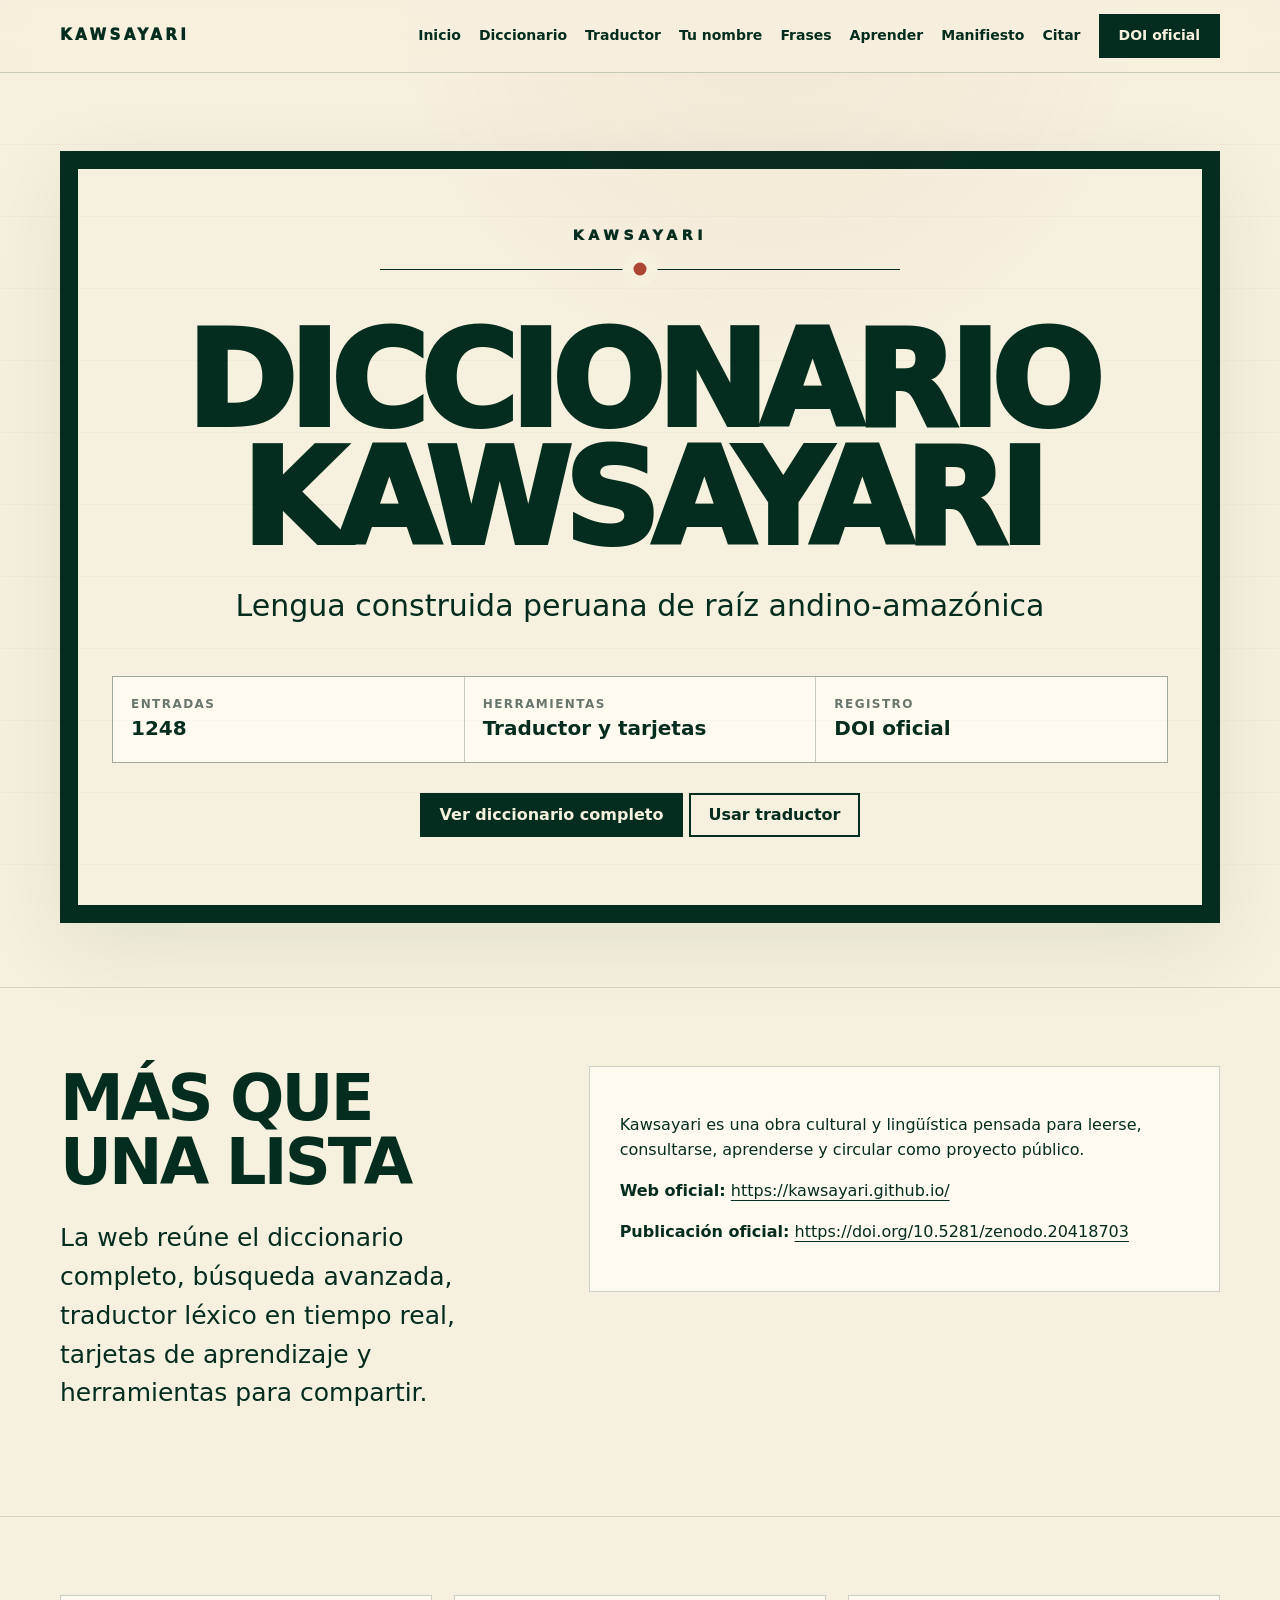
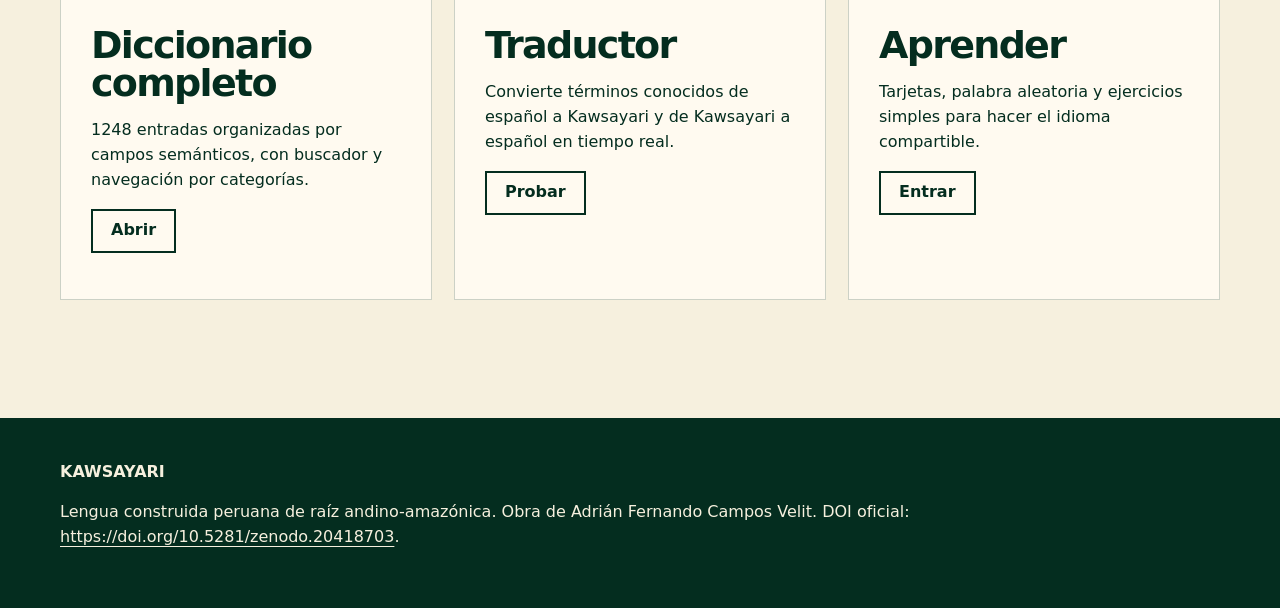
==== commit 9678c01f: "Actualización social interactiva de Kawsayari" ====
--- a/index.html
+++ b/index.html
@@ -1 +1 @@
-<!doctype html><html lang="es"><head><meta charset="utf-8"><meta name="viewport" content="width=device-width,initial-scale=1"><title>Diccionario Kawsayari: lengua construida peruana de raíz andino-amazónica</title><meta name="description" content="Diccionario Kawsayari, lengua construida peruana de raíz andino-amazónica, creada como obra cultural, lingüística y editorial por Adrián Fernando Campos Velit."><meta name="author" content="Adrián Fernando Campos Velit"><meta name="robots" content="index,follow,max-image-preview:large"><link rel="canonical" href="https://kawsayari.github.io/"><meta property="og:title" content="Diccionario Kawsayari: lengua construida peruana de raíz andino-amazónica"><meta property="og:description" content="Diccionario Kawsayari, lengua construida peruana de raíz andino-amazónica, creada como obra cultural, lingüística y editorial por Adrián Fernando Campos Velit."><meta property="og:type" content="website"><meta property="og:url" content="https://kawsayari.github.io/"><meta property="og:image" content="https://kawsayari.github.io/assets/og-kawsayari.png"><meta name="twitter:card" content="summary_large_image"><link rel="icon" href="assets/favicon.svg" type="image/svg+xml"><link rel="apple-touch-icon" href="assets/icon.png"><link rel="stylesheet" href="assets/style.css"><script type="application/ld+json">{"@context": "https://schema.org", "@type": "Book", "name": "Diccionario Kawsayari: lengua construida peruana de raíz andino-amazónica", "alternateName": ["Kawsayari", "Diccionario Kawsayari"], "description": "Diccionario Kawsayari, lengua construida peruana de raíz andino-amazónica, creada como obra cultural, lingüística y editorial por Adrián Fernando Campos Velit.", "author": {"@type": "Person", "name": "Adrián Fernando Campos Velit"}, "creator": {"@type": "Person", "name": "Adrián Fernando Campos Velit"}, "publisher": {"@type": "Person", "name": "Adrián Fernando Campos Velit"}, "datePublished": "2026-05-27", "inLanguage": "es", "genre": ["Diccionario", "Lengua construida", "Conlang", "Cultura peruana"], "license": "https://creativecommons.org/licenses/by/4.0/", "identifier": "https://doi.org/10.5281/zenodo.20418703", "url": "https://kawsayari.github.io/", "image": "https://kawsayari.github.io/assets/og-kawsayari.png"}</script></head><body><header class="header"><div class="wrap nav"><a class="brand" href="index.html">KAWSAYARI</a><nav class="navlinks" aria-label="Navegación"><a href="index.html">Inicio</a><a href="diccionario.html">Diccionario</a><a href="traductor.html">Traductor</a><a href="aprender.html">Aprender</a><a href="manifiesto.html">Manifiesto</a><a href="citar.html">Citar</a><a class="btn" href="https://doi.org/10.5281/zenodo.20418703">DOI oficial</a></nav></div></header><main><section class="hero"><div class="wrap"><div class="poster"><div class="kicker">Kawsayari</div><div class="rule"></div><h1 class="hero-title">Diccionario<br>Kawsayari</h1><p class="hero-sub">Lengua construida peruana de raíz andino-amazónica</p><div class="meta"><div><span>Entradas</span><strong>1248</strong></div><div><span>Herramientas</span><strong>Traductor y tarjetas</strong></div><div><span>Registro</span><strong>DOI oficial</strong></div></div><p style="margin-top:30px"><a class="btn" href="diccionario.html">Ver diccionario completo</a> <a class="btn secondary" href="traductor.html">Usar traductor</a></p></div></div></section><section class="section"><div class="wrap grid"><div><h2>Más que una lista</h2><p class="lead">La web reúne el diccionario completo, búsqueda avanzada, traductor léxico en tiempo real, tarjetas de aprendizaje y herramientas para compartir.</p></div><div class="card"><p>Kawsayari es una obra cultural y lingüística pensada para leerse, consultarse, aprenderse y circular como proyecto público.</p><p><strong>Web oficial:</strong> <a href="https://kawsayari.github.io/">https://kawsayari.github.io/</a></p><p><strong>Publicación oficial:</strong> <a href="https://doi.org/10.5281/zenodo.20418703">https://doi.org/10.5281/zenodo.20418703</a></p></div></div></section><section class="section"><div class="wrap grid-3"><div class="card"><h3>Diccionario completo</h3><p>1248 entradas organizadas por campos semánticos, con buscador y navegación por categorías.</p><p><a class="btn secondary" href="diccionario.html">Abrir</a></p></div><div class="card"><h3>Traductor</h3><p>Convierte términos conocidos de español a Kawsayari y de Kawsayari a español en tiempo real.</p><p><a class="btn secondary" href="traductor.html">Probar</a></p></div><div class="card"><h3>Aprender</h3><p>Tarjetas, palabra aleatoria y ejercicios simples para hacer el idioma compartible.</p><p><a class="btn secondary" href="aprender.html">Entrar</a></p></div></div></section></main><footer class="footer"><div class="wrap"><strong>KAWSAYARI</strong><p>Lengua construida peruana de raíz andino-amazónica. Obra de Adrián Fernando Campos Velit. DOI oficial: <a href="https://doi.org/10.5281/zenodo.20418703">https://doi.org/10.5281/zenodo.20418703</a>.</p></div></footer><script src="assets/app.js"></script></body></html>+<!doctype html><html lang="es"><head><meta charset="utf-8"><meta name="viewport" content="width=device-width,initial-scale=1"><title>Diccionario Kawsayari: lengua construida peruana de raíz andino-amazónica</title><meta name="description" content="Diccionario Kawsayari, lengua construida peruana de raíz andino-amazónica, creada como obra cultural, lingüística y editorial por Adrián Fernando Campos Velit."><meta name="author" content="Adrián Fernando Campos Velit"><meta name="robots" content="index,follow,max-image-preview:large"><link rel="canonical" href="https://kawsayari.github.io/"><meta property="og:title" content="Diccionario Kawsayari: lengua construida peruana de raíz andino-amazónica"><meta property="og:description" content="Diccionario Kawsayari, lengua construida peruana de raíz andino-amazónica, creada como obra cultural, lingüística y editorial por Adrián Fernando Campos Velit."><meta property="og:type" content="website"><meta property="og:url" content="https://kawsayari.github.io/"><meta property="og:image" content="https://kawsayari.github.io/assets/og-kawsayari.png"><meta name="twitter:card" content="summary_large_image"><link rel="icon" href="assets/favicon.svg" type="image/svg+xml"><link rel="apple-touch-icon" href="assets/icon.png"><link rel="stylesheet" href="assets/style.css"><script type="application/ld+json">{"@context": "https://schema.org", "@type": "Book", "name": "Diccionario Kawsayari: lengua construida peruana de raíz andino-amazónica", "alternateName": ["Kawsayari", "Diccionario Kawsayari"], "description": "Diccionario Kawsayari, lengua construida peruana de raíz andino-amazónica, creada como obra cultural, lingüística y editorial por Adrián Fernando Campos Velit.", "author": {"@type": "Person", "name": "Adrián Fernando Campos Velit"}, "creator": {"@type": "Person", "name": "Adrián Fernando Campos Velit"}, "publisher": {"@type": "Person", "name": "Adrián Fernando Campos Velit"}, "datePublished": "2026-05-27", "inLanguage": "es", "genre": ["Diccionario", "Lengua construida", "Conlang", "Cultura peruana"], "license": "https://creativecommons.org/licenses/by/4.0/", "identifier": "https://doi.org/10.5281/zenodo.20418703", "url": "https://kawsayari.github.io/", "image": "https://kawsayari.github.io/assets/og-kawsayari.png"}</script></head><body><header class="header"><div class="wrap nav"><a class="brand" href="index.html">KAWSAYARI</a><nav class="navlinks" aria-label="Navegación"><a href="index.html">Inicio</a><a href="diccionario.html">Diccionario</a><a href="traductor.html">Traductor</a><a href="nombre.html">Tu nombre</a><a href="frases.html">Frases</a><a href="aprender.html">Aprender</a><a href="manifiesto.html">Manifiesto</a><a href="citar.html">Citar</a><a class="btn" href="https://doi.org/10.5281/zenodo.20418703">DOI oficial</a></nav></div></header><main><section class="hero"><div class="wrap"><div class="poster"><div class="kicker">Kawsayari</div><div class="rule"></div><h1 class="hero-title">Diccionario<br>Kawsayari</h1><p class="hero-sub">Lengua construida peruana de raíz andino-amazónica</p><div class="meta"><div><span>Entradas</span><strong>1248</strong></div><div><span>Herramientas</span><strong>Traductor y tarjetas</strong></div><div><span>Registro</span><strong>DOI oficial</strong></div></div><p style="margin-top:30px"><a class="btn" href="diccionario.html">Ver diccionario completo</a> <a class="btn secondary" href="traductor.html">Usar traductor</a></p></div></div></section><section class="section"><div class="wrap grid"><div><h2>Más que una lista</h2><p class="lead">La web reúne el diccionario completo, búsqueda avanzada, traductor léxico en tiempo real, tarjetas de aprendizaje y herramientas para compartir.</p></div><div class="card"><p>Kawsayari es una obra cultural y lingüística pensada para leerse, consultarse, aprenderse y circular como proyecto público.</p><p><strong>Web oficial:</strong> <a href="https://kawsayari.github.io/">https://kawsayari.github.io/</a></p><p><strong>Publicación oficial:</strong> <a href="https://doi.org/10.5281/zenodo.20418703">https://doi.org/10.5281/zenodo.20418703</a></p></div></div></section><section class="section"><div class="wrap grid-3 grid-auto"><div class="card"><h3>Diccionario completo</h3><p>1248 entradas organizadas por campos semánticos, con buscador y navegación por categorías.</p><p><a class="btn secondary" href="diccionario.html">Abrir</a></p></div><div class="card"><h3>Traductor</h3><p>Convierte términos conocidos de español a Kawsayari y de Kawsayari a español en tiempo real.</p><p><a class="btn secondary" href="traductor.html">Probar</a></p></div><div class="card"><h3>Aprender</h3><p>Tarjetas, palabra aleatoria y ejercicios simples para hacer el idioma compartible.</p><p><a class="btn secondary" href="aprender.html">Entrar</a></p></div></div></section></main><footer class="footer"><div class="wrap"><strong>KAWSAYARI</strong><p>Lengua construida peruana de raíz andino-amazónica. Obra de Adrián Fernando Campos Velit. DOI oficial: <a href="https://doi.org/10.5281/zenodo.20418703">https://doi.org/10.5281/zenodo.20418703</a>.</p></div></footer><script src="assets/app.js"></script></body></html>
--- a/assets/style.css
+++ b/assets/style.css
@@ -1,2 +1,4 @@
 
 :root{--green:#042d1f;--cream:#f6f0de;--paper:#fffaf0;--red:#ac4633;--muted:#69766e;--line:rgba(4,45,31,.20)}*{box-sizing:border-box}html{scroll-behavior:smooth}body{margin:0;background:var(--cream);color:var(--green);font-family:Inter,ui-sans-serif,system-ui,-apple-system,BlinkMacSystemFont,"Segoe UI",Arial,sans-serif;line-height:1.55}body:before{content:"";position:fixed;inset:0;pointer-events:none;background:radial-gradient(circle at 60% 0%,rgba(172,70,51,.05),transparent 32%),linear-gradient(rgba(4,45,31,.025) 1px,transparent 1px);background-size:auto,100% 72px}a{color:var(--green);text-underline-offset:4px}.wrap{width:min(1160px,calc(100% - 36px));margin:0 auto}.header{position:sticky;top:0;z-index:20;background:rgba(246,240,222,.94);backdrop-filter:blur(14px);border-bottom:1px solid var(--line)}.nav{min-height:72px;display:flex;justify-content:space-between;align-items:center;gap:20px}.brand{text-decoration:none;font-weight:950;letter-spacing:.23em;font-size:15px}.navlinks{display:flex;gap:18px;align-items:center;font-size:14px;font-weight:800}.navlinks a{text-decoration:none}.btn{display:inline-flex;justify-content:center;align-items:center;min-height:44px;padding:0 18px;border:2px solid var(--green);background:var(--green);color:var(--cream);text-decoration:none;font-weight:900;cursor:pointer}.btn.secondary{background:transparent;color:var(--green)}.hero{padding:78px 0 64px}.poster{border:18px solid var(--green);background:var(--cream);padding:56px 34px 52px;text-align:center;box-shadow:0 24px 80px rgba(4,45,31,.08)}.kicker{font-size:14px;letter-spacing:.34em;font-weight:950;text-transform:uppercase}.rule{width:min(520px,72%);height:1px;background:var(--green);margin:22px auto;position:relative}.rule:after{content:"";width:13px;height:13px;background:var(--red);border-radius:50%;position:absolute;left:50%;top:50%;transform:translate(-50%,-50%);box-shadow:0 0 0 11px var(--cream)}.hero-title{font-size:clamp(58px,12vw,132px);line-height:.9;letter-spacing:-.055em;text-transform:uppercase;margin:52px 0 24px;font-weight:950}.hero-sub{font-size:clamp(18px,3vw,30px);max-width:820px;margin:0 auto}.meta{display:grid;grid-template-columns:repeat(3,1fr);gap:1px;border:1px solid var(--line);background:var(--line);margin-top:46px;text-align:left}.meta div{background:var(--paper);padding:18px}.meta span{display:block;color:var(--muted);font-size:12px;text-transform:uppercase;letter-spacing:.12em;font-weight:850}.meta strong{font-size:20px}.section{padding:78px 0;border-top:1px solid rgba(4,45,31,.15)}.grid{display:grid;grid-template-columns:.85fr 1.15fr;gap:62px;align-items:start}.grid-2{display:grid;grid-template-columns:1fr 1fr;gap:22px}.grid-3{display:grid;grid-template-columns:repeat(3,1fr);gap:22px}h1,h2,h3{letter-spacing:-.045em;line-height:1}h2{font-size:clamp(40px,5vw,72px);margin:0 0 18px;text-transform:uppercase}h3{font-size:clamp(25px,3vw,38px);margin:0 0 14px}.lead{font-size:clamp(19px,2.1vw,25px);max-width:820px}.card{background:var(--paper);border:1px solid var(--line);padding:30px}.searchbar{position:sticky;top:72px;z-index:15;background:rgba(246,240,222,.96);border-top:1px solid var(--line);border-bottom:1px solid var(--line);padding:18px 0}.searchbox{display:grid;grid-template-columns:1fr auto;gap:12px}input,textarea,select{border:2px solid var(--green);background:var(--paper);color:var(--green);font:inherit}input[type="search"],textarea{width:100%;min-height:52px;font-size:18px;padding:12px 16px}textarea{min-height:170px;resize:vertical}select{min-height:44px;padding:0 12px;font-weight:800}.count{display:flex;align-items:center;justify-content:center;min-width:140px;border:2px solid var(--green);font-weight:900;background:var(--green);color:var(--cream)}.alpha{display:flex;flex-wrap:wrap;gap:7px;margin-top:14px}.alpha a{font-size:13px;font-weight:850;text-decoration:none;border:1px solid var(--line);padding:5px 8px;background:var(--paper)}.table-wrap{overflow:auto;border:1px solid var(--line);background:var(--paper)}table{width:100%;border-collapse:collapse;background:var(--paper)}th,td{border-bottom:1px solid var(--line);padding:12px 14px;text-align:left;vertical-align:top}th{background:var(--green);color:var(--cream);position:sticky;top:0}td.term{font-weight:850;white-space:nowrap}.category-title{border-top:2px solid var(--green);padding-top:22px;margin:44px 0 14px}.output{min-height:170px;border:2px solid var(--green);background:var(--paper);padding:18px;font-size:22px;font-weight:850;white-space:pre-wrap}.tokens{display:flex;flex-wrap:wrap;gap:8px;margin-top:18px}.token{display:inline-flex;gap:8px;align-items:center;border:1px solid var(--line);background:var(--paper);padding:8px 10px;font-size:14px}.token b{color:var(--red)}.flash{min-height:330px;display:flex;flex-direction:column;justify-content:center;align-items:center;text-align:center;border:2px solid var(--green);background:var(--paper);padding:34px}.flash-word{font-size:clamp(48px,8vw,104px);line-height:.92;font-weight:950;text-transform:uppercase;letter-spacing:-.055em}.flash-meaning{display:none;font-size:24px;margin-top:22px;max-width:760px}.flash.show .flash-meaning{display:block}.toolbar{display:flex;gap:10px;flex-wrap:wrap;margin-top:20px}.footer{background:var(--green);color:var(--cream);padding:42px 0;margin-top:40px}.footer a{color:var(--cream)}.small{font-size:13px;color:var(--muted)}@media(max-width:900px){.nav{padding:16px 0}.navlinks{display:none}.poster{border-width:14px}.hero-title{font-size:70px}.grid,.grid-2,.grid-3{grid-template-columns:1fr;gap:28px}.section{padding:54px 0}.meta{grid-template-columns:1fr}.searchbox{grid-template-columns:1fr}.count{min-height:44px}.searchbar{top:0}td.term{white-space:normal}}
+
+.label{display:block;font-size:13px;text-transform:uppercase;letter-spacing:.12em;font-weight:900;color:var(--muted);margin:16px 0 8px}.text-input{width:100%;min-height:52px;padding:0 16px;font-size:22px}.share-card{border:14px solid var(--green);background:var(--cream);min-height:430px;padding:34px 26px;text-align:center;display:flex;flex-direction:column;justify-content:space-between;align-items:center}.share-kicker{font-size:13px;letter-spacing:.32em;font-weight:950;text-transform:uppercase}.share-rule{width:70%;height:1px;background:var(--green);position:relative;margin:10px auto}.share-rule:after{content:"";position:absolute;left:50%;top:50%;width:11px;height:11px;background:var(--red);border-radius:50%;transform:translate(-50%,-50%);box-shadow:0 0 0 8px var(--cream)}.share-label{font-size:14px;color:var(--muted);text-transform:uppercase;letter-spacing:.10em;font-weight:900}.share-main{font-size:clamp(38px,7vw,82px);line-height:.92;font-weight:950;letter-spacing:-.055em;text-transform:uppercase;max-width:100%;overflow-wrap:anywhere}.share-main.small-main{font-size:clamp(28px,5vw,54px);line-height:1.02;text-transform:none}.share-sub{font-size:18px;max-width:680px}.share-link{font-size:16px;color:var(--red);font-weight:900}.social-actions a{text-decoration:none}.wall{display:grid;grid-template-columns:repeat(auto-fit,minmax(240px,1fr));gap:16px;margin-top:24px}.wall-item{background:var(--paper);border:1px solid var(--line);padding:18px}.wall-item b{display:block;font-size:22px;line-height:1.1}.wall-item small{color:var(--muted);display:block;margin-top:8px}@media(max-width:700px){.share-card{min-height:360px;border-width:10px}.share-main{font-size:46px}.share-main.small-main{font-size:34px}}
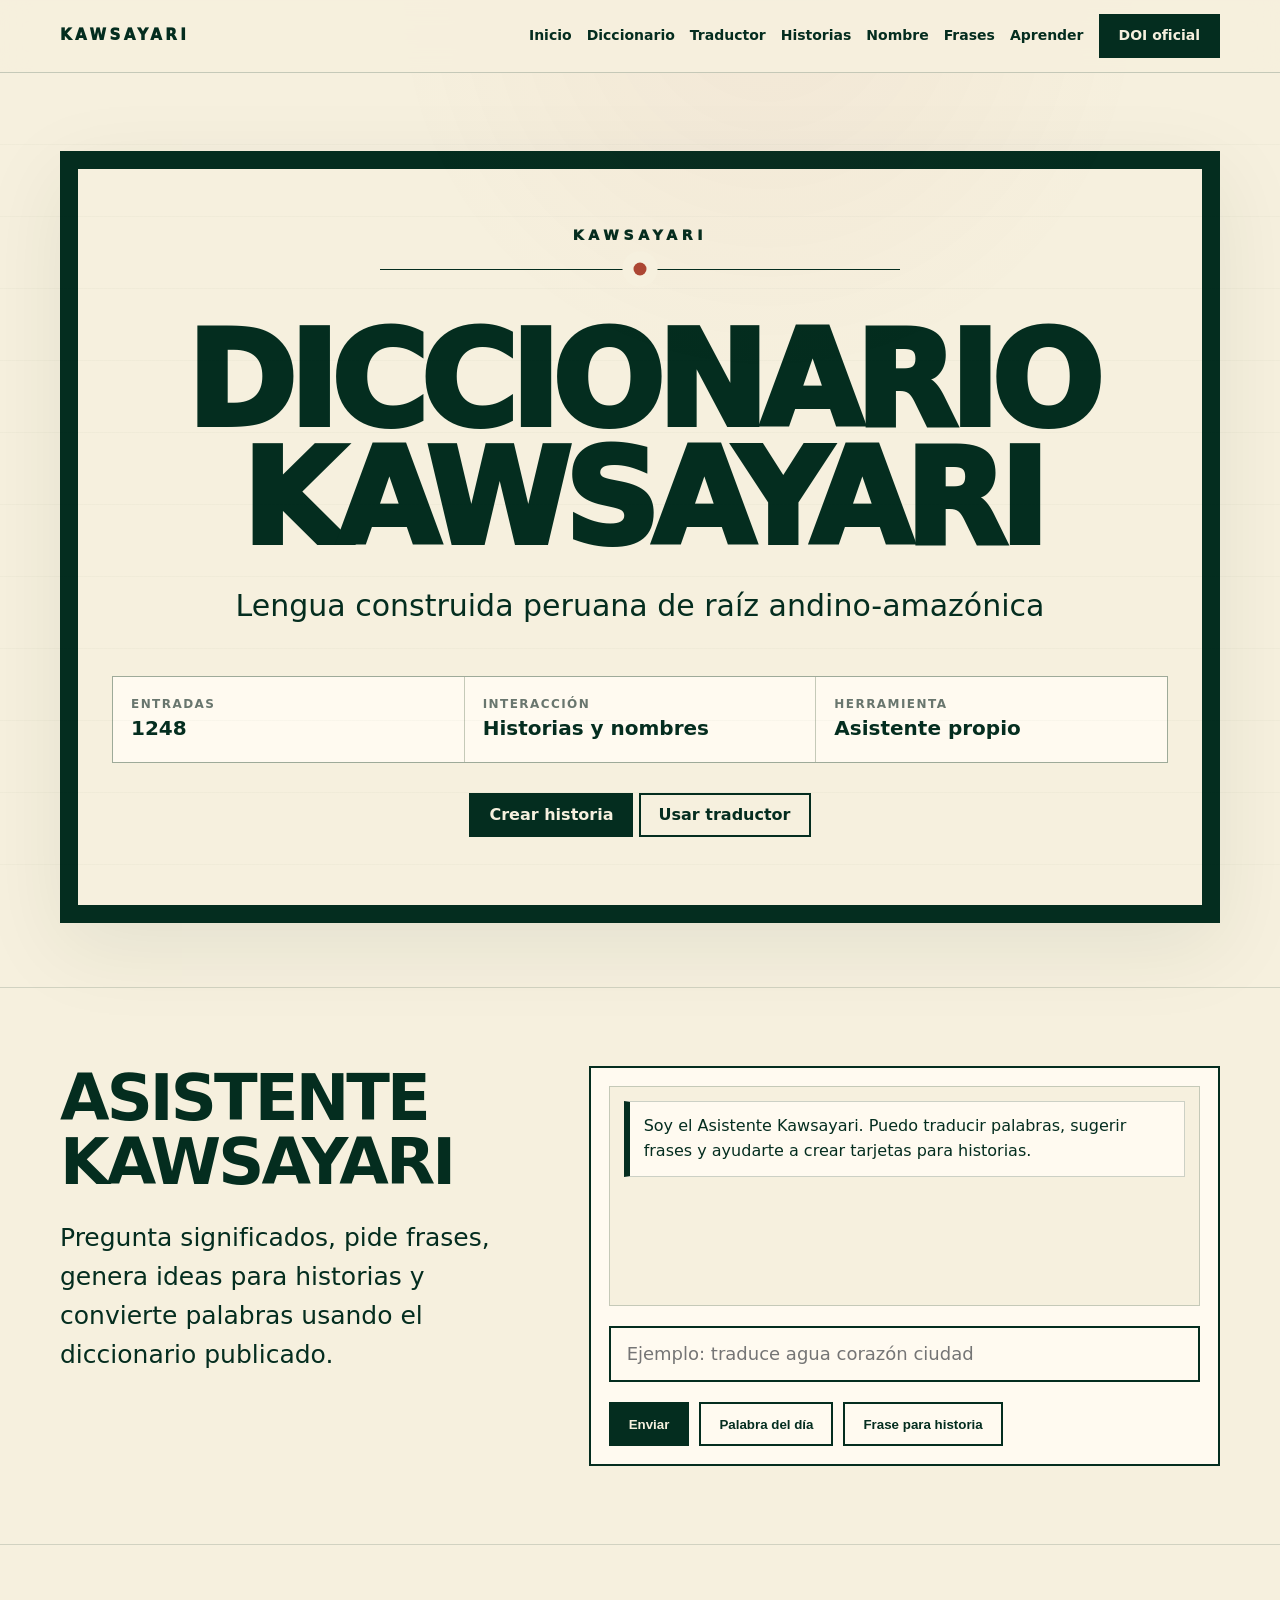
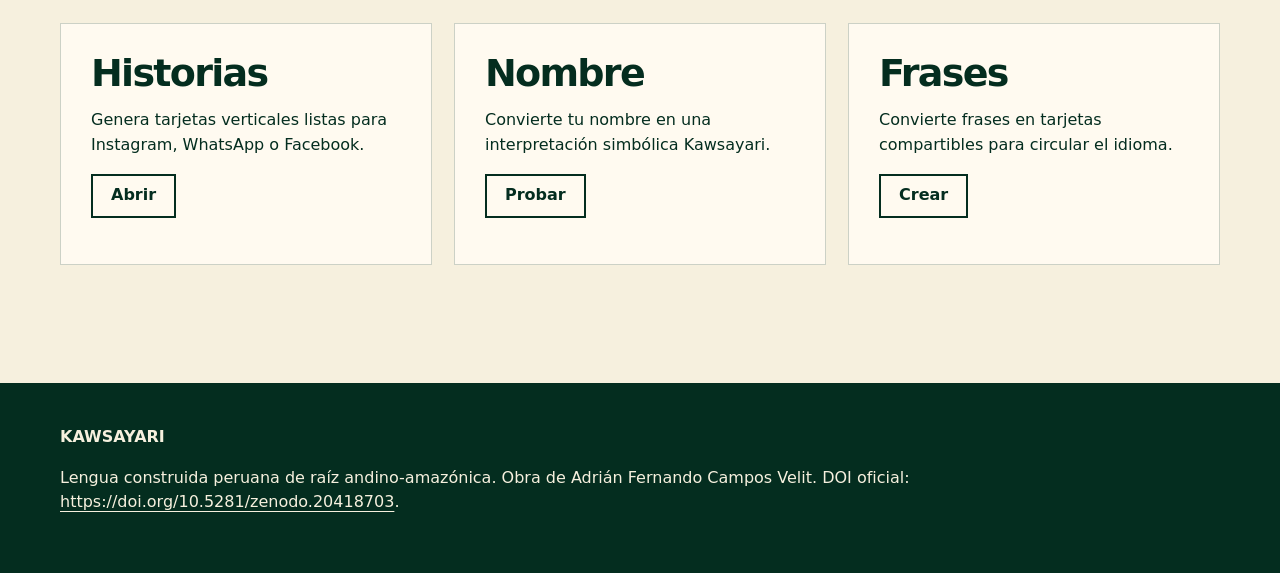
==== commit b2132298: "Actualización social con historias y asistente" ====
--- a/index.html
+++ b/index.html
@@ -1 +1,36 @@
-<!doctype html><html lang="es"><head><meta charset="utf-8"><meta name="viewport" content="width=device-width,initial-scale=1"><title>Diccionario Kawsayari: lengua construida peruana de raíz andino-amazónica</title><meta name="description" content="Diccionario Kawsayari, lengua construida peruana de raíz andino-amazónica, creada como obra cultural, lingüística y editorial por Adrián Fernando Campos Velit."><meta name="author" content="Adrián Fernando Campos Velit"><meta name="robots" content="index,follow,max-image-preview:large"><link rel="canonical" href="https://kawsayari.github.io/"><meta property="og:title" content="Diccionario Kawsayari: lengua construida peruana de raíz andino-amazónica"><meta property="og:description" content="Diccionario Kawsayari, lengua construida peruana de raíz andino-amazónica, creada como obra cultural, lingüística y editorial por Adrián Fernando Campos Velit."><meta property="og:type" content="website"><meta property="og:url" content="https://kawsayari.github.io/"><meta property="og:image" content="https://kawsayari.github.io/assets/og-kawsayari.png"><meta name="twitter:card" content="summary_large_image"><link rel="icon" href="assets/favicon.svg" type="image/svg+xml"><link rel="apple-touch-icon" href="assets/icon.png"><link rel="stylesheet" href="assets/style.css"><script type="application/ld+json">{"@context": "https://schema.org", "@type": "Book", "name": "Diccionario Kawsayari: lengua construida peruana de raíz andino-amazónica", "alternateName": ["Kawsayari", "Diccionario Kawsayari"], "description": "Diccionario Kawsayari, lengua construida peruana de raíz andino-amazónica, creada como obra cultural, lingüística y editorial por Adrián Fernando Campos Velit.", "author": {"@type": "Person", "name": "Adrián Fernando Campos Velit"}, "creator": {"@type": "Person", "name": "Adrián Fernando Campos Velit"}, "publisher": {"@type": "Person", "name": "Adrián Fernando Campos Velit"}, "datePublished": "2026-05-27", "inLanguage": "es", "genre": ["Diccionario", "Lengua construida", "Conlang", "Cultura peruana"], "license": "https://creativecommons.org/licenses/by/4.0/", "identifier": "https://doi.org/10.5281/zenodo.20418703", "url": "https://kawsayari.github.io/", "image": "https://kawsayari.github.io/assets/og-kawsayari.png"}</script></head><body><header class="header"><div class="wrap nav"><a class="brand" href="index.html">KAWSAYARI</a><nav class="navlinks" aria-label="Navegación"><a href="index.html">Inicio</a><a href="diccionario.html">Diccionario</a><a href="traductor.html">Traductor</a><a href="nombre.html">Tu nombre</a><a href="frases.html">Frases</a><a href="aprender.html">Aprender</a><a href="manifiesto.html">Manifiesto</a><a href="citar.html">Citar</a><a class="btn" href="https://doi.org/10.5281/zenodo.20418703">DOI oficial</a></nav></div></header><main><section class="hero"><div class="wrap"><div class="poster"><div class="kicker">Kawsayari</div><div class="rule"></div><h1 class="hero-title">Diccionario<br>Kawsayari</h1><p class="hero-sub">Lengua construida peruana de raíz andino-amazónica</p><div class="meta"><div><span>Entradas</span><strong>1248</strong></div><div><span>Herramientas</span><strong>Traductor y tarjetas</strong></div><div><span>Registro</span><strong>DOI oficial</strong></div></div><p style="margin-top:30px"><a class="btn" href="diccionario.html">Ver diccionario completo</a> <a class="btn secondary" href="traductor.html">Usar traductor</a></p></div></div></section><section class="section"><div class="wrap grid"><div><h2>Más que una lista</h2><p class="lead">La web reúne el diccionario completo, búsqueda avanzada, traductor léxico en tiempo real, tarjetas de aprendizaje y herramientas para compartir.</p></div><div class="card"><p>Kawsayari es una obra cultural y lingüística pensada para leerse, consultarse, aprenderse y circular como proyecto público.</p><p><strong>Web oficial:</strong> <a href="https://kawsayari.github.io/">https://kawsayari.github.io/</a></p><p><strong>Publicación oficial:</strong> <a href="https://doi.org/10.5281/zenodo.20418703">https://doi.org/10.5281/zenodo.20418703</a></p></div></div></section><section class="section"><div class="wrap grid-3 grid-auto"><div class="card"><h3>Diccionario completo</h3><p>1248 entradas organizadas por campos semánticos, con buscador y navegación por categorías.</p><p><a class="btn secondary" href="diccionario.html">Abrir</a></p></div><div class="card"><h3>Traductor</h3><p>Convierte términos conocidos de español a Kawsayari y de Kawsayari a español en tiempo real.</p><p><a class="btn secondary" href="traductor.html">Probar</a></p></div><div class="card"><h3>Aprender</h3><p>Tarjetas, palabra aleatoria y ejercicios simples para hacer el idioma compartible.</p><p><a class="btn secondary" href="aprender.html">Entrar</a></p></div></div></section></main><footer class="footer"><div class="wrap"><strong>KAWSAYARI</strong><p>Lengua construida peruana de raíz andino-amazónica. Obra de Adrián Fernando Campos Velit. DOI oficial: <a href="https://doi.org/10.5281/zenodo.20418703">https://doi.org/10.5281/zenodo.20418703</a>.</p></div></footer><script src="assets/app.js"></script></body></html>+<!doctype html>
+<html lang="es"><head>
+<meta charset="utf-8"><meta name="viewport" content="width=device-width,initial-scale=1">
+<title>Diccionario Kawsayari: lengua construida peruana de raíz andino-amazónica</title><meta name="description" content="Diccionario Kawsayari, lengua construida peruana de raíz andino-amazónica, creada como obra cultural, lingüística y editorial por Adrián Fernando Campos Velit."><meta name="author" content="Adrián Fernando Campos Velit">
+<meta name="robots" content="index,follow,max-image-preview:large"><link rel="canonical" href="https://kawsayari.github.io/">
+<meta property="og:title" content="Diccionario Kawsayari: lengua construida peruana de raíz andino-amazónica"><meta property="og:description" content="Diccionario Kawsayari, lengua construida peruana de raíz andino-amazónica, creada como obra cultural, lingüística y editorial por Adrián Fernando Campos Velit."><meta property="og:type" content="website"><meta property="og:url" content="https://kawsayari.github.io/"><meta property="og:image" content="https://kawsayari.github.io/assets/og-kawsayari.png">
+<meta name="twitter:card" content="summary_large_image"><link rel="icon" href="assets/favicon.svg" type="image/svg+xml"><link rel="apple-touch-icon" href="assets/icon.png"><link rel="stylesheet" href="assets/style.css">
+<script type="application/ld+json">{"@context": "https://schema.org", "@type": "Book", "name": "Diccionario Kawsayari: lengua construida peruana de raíz andino-amazónica", "alternateName": ["Kawsayari", "Diccionario Kawsayari"], "description": "Diccionario Kawsayari, lengua construida peruana de raíz andino-amazónica, creada como obra cultural, lingüística y editorial por Adrián Fernando Campos Velit.", "author": {"@type": "Person", "name": "Adrián Fernando Campos Velit"}, "creator": {"@type": "Person", "name": "Adrián Fernando Campos Velit"}, "publisher": {"@type": "Person", "name": "Adrián Fernando Campos Velit"}, "datePublished": "2026-05-27", "inLanguage": "es", "genre": ["Diccionario", "Lengua construida", "Conlang", "Cultura peruana"], "license": "https://creativecommons.org/licenses/by/4.0/", "identifier": "https://doi.org/10.5281/zenodo.20418703", "url": "https://kawsayari.github.io/", "image": "https://kawsayari.github.io/assets/og-kawsayari.png"}</script></head><body><header class="header"><div class="wrap nav"><a class="brand" href="index.html">KAWSAYARI</a><nav class="navlinks" aria-label="Navegación"><a href="index.html">Inicio</a><a href="diccionario.html">Diccionario</a><a href="traductor.html">Traductor</a><a href="historias.html">Historias</a><a href="nombre.html">Nombre</a><a href="frases.html">Frases</a><a href="aprender.html">Aprender</a><a class="btn" href="https://doi.org/10.5281/zenodo.20418703">DOI oficial</a></nav></div></header><main>
+<section class="hero">
+  <div class="wrap">
+    <div class="poster">
+      <div class="kicker">Kawsayari</div>
+      <div class="rule"></div>
+      <h1 class="hero-title">Diccionario<br>Kawsayari</h1>
+      <p class="hero-sub">Lengua construida peruana de raíz andino-amazónica</p>
+      <div class="meta">
+        <div><span>Entradas</span><strong>1248</strong></div>
+        <div><span>Interacción</span><strong>Historias y nombres</strong></div>
+        <div><span>Herramienta</span><strong>Asistente propio</strong></div>
+      </div>
+      <p style="margin-top:30px"><a class="btn" href="historias.html">Crear historia</a> <a class="btn secondary" href="traductor.html">Usar traductor</a></p>
+    </div>
+  </div>
+</section>
+<section class="section"><div class="wrap grid"><div><h2>Asistente Kawsayari</h2><p class="lead">Pregunta significados, pide frases, genera ideas para historias y convierte palabras usando el diccionario publicado.</p></div>
+<div class="assistant-box">
+  <div class="assistant-log" id="assistantLog"></div>
+  <div class="toolbar"><input id="assistantInput" type="text" placeholder="Ejemplo: traduce agua corazón ciudad"></div>
+  <div class="toolbar"><button class="btn" id="assistantSend">Enviar</button><button class="btn secondary quickAsk" data-q="palabra del día">Palabra del día</button><button class="btn secondary quickAsk" data-q="crea una frase para historia">Frase para historia</button></div>
+</div></div></section>
+<section class="section"><div class="wrap grid-3">
+  <div class="card"><h3>Historias</h3><p>Genera tarjetas verticales listas para Instagram, WhatsApp o Facebook.</p><p><a class="btn secondary" href="historias.html">Abrir</a></p></div>
+  <div class="card"><h3>Nombre</h3><p>Convierte tu nombre en una interpretación simbólica Kawsayari.</p><p><a class="btn secondary" href="nombre.html">Probar</a></p></div>
+  <div class="card"><h3>Frases</h3><p>Convierte frases en tarjetas compartibles para circular el idioma.</p><p><a class="btn secondary" href="frases.html">Crear</a></p></div>
+</div></section>
+</main><footer class="footer"><div class="wrap"><strong>KAWSAYARI</strong><p>Lengua construida peruana de raíz andino-amazónica. Obra de Adrián Fernando Campos Velit. DOI oficial: <a href="https://doi.org/10.5281/zenodo.20418703">https://doi.org/10.5281/zenodo.20418703</a>.</p></div></footer><script src="assets/app.js"></script></body></html>
--- a/assets/style.css
+++ b/assets/style.css
@@ -1,4 +1,78 @@
 
-:root{--green:#042d1f;--cream:#f6f0de;--paper:#fffaf0;--red:#ac4633;--muted:#69766e;--line:rgba(4,45,31,.20)}*{box-sizing:border-box}html{scroll-behavior:smooth}body{margin:0;background:var(--cream);color:var(--green);font-family:Inter,ui-sans-serif,system-ui,-apple-system,BlinkMacSystemFont,"Segoe UI",Arial,sans-serif;line-height:1.55}body:before{content:"";position:fixed;inset:0;pointer-events:none;background:radial-gradient(circle at 60% 0%,rgba(172,70,51,.05),transparent 32%),linear-gradient(rgba(4,45,31,.025) 1px,transparent 1px);background-size:auto,100% 72px}a{color:var(--green);text-underline-offset:4px}.wrap{width:min(1160px,calc(100% - 36px));margin:0 auto}.header{position:sticky;top:0;z-index:20;background:rgba(246,240,222,.94);backdrop-filter:blur(14px);border-bottom:1px solid var(--line)}.nav{min-height:72px;display:flex;justify-content:space-between;align-items:center;gap:20px}.brand{text-decoration:none;font-weight:950;letter-spacing:.23em;font-size:15px}.navlinks{display:flex;gap:18px;align-items:center;font-size:14px;font-weight:800}.navlinks a{text-decoration:none}.btn{display:inline-flex;justify-content:center;align-items:center;min-height:44px;padding:0 18px;border:2px solid var(--green);background:var(--green);color:var(--cream);text-decoration:none;font-weight:900;cursor:pointer}.btn.secondary{background:transparent;color:var(--green)}.hero{padding:78px 0 64px}.poster{border:18px solid var(--green);background:var(--cream);padding:56px 34px 52px;text-align:center;box-shadow:0 24px 80px rgba(4,45,31,.08)}.kicker{font-size:14px;letter-spacing:.34em;font-weight:950;text-transform:uppercase}.rule{width:min(520px,72%);height:1px;background:var(--green);margin:22px auto;position:relative}.rule:after{content:"";width:13px;height:13px;background:var(--red);border-radius:50%;position:absolute;left:50%;top:50%;transform:translate(-50%,-50%);box-shadow:0 0 0 11px var(--cream)}.hero-title{font-size:clamp(58px,12vw,132px);line-height:.9;letter-spacing:-.055em;text-transform:uppercase;margin:52px 0 24px;font-weight:950}.hero-sub{font-size:clamp(18px,3vw,30px);max-width:820px;margin:0 auto}.meta{display:grid;grid-template-columns:repeat(3,1fr);gap:1px;border:1px solid var(--line);background:var(--line);margin-top:46px;text-align:left}.meta div{background:var(--paper);padding:18px}.meta span{display:block;color:var(--muted);font-size:12px;text-transform:uppercase;letter-spacing:.12em;font-weight:850}.meta strong{font-size:20px}.section{padding:78px 0;border-top:1px solid rgba(4,45,31,.15)}.grid{display:grid;grid-template-columns:.85fr 1.15fr;gap:62px;align-items:start}.grid-2{display:grid;grid-template-columns:1fr 1fr;gap:22px}.grid-3{display:grid;grid-template-columns:repeat(3,1fr);gap:22px}h1,h2,h3{letter-spacing:-.045em;line-height:1}h2{font-size:clamp(40px,5vw,72px);margin:0 0 18px;text-transform:uppercase}h3{font-size:clamp(25px,3vw,38px);margin:0 0 14px}.lead{font-size:clamp(19px,2.1vw,25px);max-width:820px}.card{background:var(--paper);border:1px solid var(--line);padding:30px}.searchbar{position:sticky;top:72px;z-index:15;background:rgba(246,240,222,.96);border-top:1px solid var(--line);border-bottom:1px solid var(--line);padding:18px 0}.searchbox{display:grid;grid-template-columns:1fr auto;gap:12px}input,textarea,select{border:2px solid var(--green);background:var(--paper);color:var(--green);font:inherit}input[type="search"],textarea{width:100%;min-height:52px;font-size:18px;padding:12px 16px}textarea{min-height:170px;resize:vertical}select{min-height:44px;padding:0 12px;font-weight:800}.count{display:flex;align-items:center;justify-content:center;min-width:140px;border:2px solid var(--green);font-weight:900;background:var(--green);color:var(--cream)}.alpha{display:flex;flex-wrap:wrap;gap:7px;margin-top:14px}.alpha a{font-size:13px;font-weight:850;text-decoration:none;border:1px solid var(--line);padding:5px 8px;background:var(--paper)}.table-wrap{overflow:auto;border:1px solid var(--line);background:var(--paper)}table{width:100%;border-collapse:collapse;background:var(--paper)}th,td{border-bottom:1px solid var(--line);padding:12px 14px;text-align:left;vertical-align:top}th{background:var(--green);color:var(--cream);position:sticky;top:0}td.term{font-weight:850;white-space:nowrap}.category-title{border-top:2px solid var(--green);padding-top:22px;margin:44px 0 14px}.output{min-height:170px;border:2px solid var(--green);background:var(--paper);padding:18px;font-size:22px;font-weight:850;white-space:pre-wrap}.tokens{display:flex;flex-wrap:wrap;gap:8px;margin-top:18px}.token{display:inline-flex;gap:8px;align-items:center;border:1px solid var(--line);background:var(--paper);padding:8px 10px;font-size:14px}.token b{color:var(--red)}.flash{min-height:330px;display:flex;flex-direction:column;justify-content:center;align-items:center;text-align:center;border:2px solid var(--green);background:var(--paper);padding:34px}.flash-word{font-size:clamp(48px,8vw,104px);line-height:.92;font-weight:950;text-transform:uppercase;letter-spacing:-.055em}.flash-meaning{display:none;font-size:24px;margin-top:22px;max-width:760px}.flash.show .flash-meaning{display:block}.toolbar{display:flex;gap:10px;flex-wrap:wrap;margin-top:20px}.footer{background:var(--green);color:var(--cream);padding:42px 0;margin-top:40px}.footer a{color:var(--cream)}.small{font-size:13px;color:var(--muted)}@media(max-width:900px){.nav{padding:16px 0}.navlinks{display:none}.poster{border-width:14px}.hero-title{font-size:70px}.grid,.grid-2,.grid-3{grid-template-columns:1fr;gap:28px}.section{padding:54px 0}.meta{grid-template-columns:1fr}.searchbox{grid-template-columns:1fr}.count{min-height:44px}.searchbar{top:0}td.term{white-space:normal}}
-
-.label{display:block;font-size:13px;text-transform:uppercase;letter-spacing:.12em;font-weight:900;color:var(--muted);margin:16px 0 8px}.text-input{width:100%;min-height:52px;padding:0 16px;font-size:22px}.share-card{border:14px solid var(--green);background:var(--cream);min-height:430px;padding:34px 26px;text-align:center;display:flex;flex-direction:column;justify-content:space-between;align-items:center}.share-kicker{font-size:13px;letter-spacing:.32em;font-weight:950;text-transform:uppercase}.share-rule{width:70%;height:1px;background:var(--green);position:relative;margin:10px auto}.share-rule:after{content:"";position:absolute;left:50%;top:50%;width:11px;height:11px;background:var(--red);border-radius:50%;transform:translate(-50%,-50%);box-shadow:0 0 0 8px var(--cream)}.share-label{font-size:14px;color:var(--muted);text-transform:uppercase;letter-spacing:.10em;font-weight:900}.share-main{font-size:clamp(38px,7vw,82px);line-height:.92;font-weight:950;letter-spacing:-.055em;text-transform:uppercase;max-width:100%;overflow-wrap:anywhere}.share-main.small-main{font-size:clamp(28px,5vw,54px);line-height:1.02;text-transform:none}.share-sub{font-size:18px;max-width:680px}.share-link{font-size:16px;color:var(--red);font-weight:900}.social-actions a{text-decoration:none}.wall{display:grid;grid-template-columns:repeat(auto-fit,minmax(240px,1fr));gap:16px;margin-top:24px}.wall-item{background:var(--paper);border:1px solid var(--line);padding:18px}.wall-item b{display:block;font-size:22px;line-height:1.1}.wall-item small{color:var(--muted);display:block;margin-top:8px}@media(max-width:700px){.share-card{min-height:360px;border-width:10px}.share-main{font-size:46px}.share-main.small-main{font-size:34px}}
+:root{--green:#042d1f;--cream:#f6f0de;--paper:#fffaf0;--red:#ac4633;--muted:#69766e;--line:rgba(4,45,31,.20)}
+*{box-sizing:border-box}
+html{scroll-behavior:smooth}
+body{margin:0;background:var(--cream);color:var(--green);font-family:Inter,ui-sans-serif,system-ui,-apple-system,BlinkMacSystemFont,"Segoe UI",Arial,sans-serif;line-height:1.55}
+body:before{content:"";position:fixed;inset:0;pointer-events:none;background:radial-gradient(circle at 60% 0%,rgba(172,70,51,.05),transparent 32%),linear-gradient(rgba(4,45,31,.025) 1px,transparent 1px);background-size:auto,100% 72px}
+a{color:var(--green);text-underline-offset:4px}
+.wrap{width:min(1160px,calc(100% - 36px));margin:0 auto}
+.header{position:sticky;top:0;z-index:20;background:rgba(246,240,222,.94);backdrop-filter:blur(14px);border-bottom:1px solid var(--line)}
+.nav{min-height:72px;display:flex;justify-content:space-between;align-items:center;gap:20px}
+.brand{text-decoration:none;font-weight:950;letter-spacing:.23em;font-size:15px}
+.navlinks{display:flex;gap:15px;align-items:center;font-size:14px;font-weight:800}
+.navlinks a{text-decoration:none}
+.btn{display:inline-flex;justify-content:center;align-items:center;min-height:44px;padding:0 18px;border:2px solid var(--green);background:var(--green);color:var(--cream);text-decoration:none;font-weight:900;cursor:pointer}
+.btn.secondary{background:transparent;color:var(--green)}
+.btn.red{background:var(--red);border-color:var(--red);color:var(--cream)}
+.hero{padding:78px 0 64px}
+.poster{border:18px solid var(--green);background:var(--cream);padding:56px 34px 52px;text-align:center;box-shadow:0 24px 80px rgba(4,45,31,.08)}
+.kicker{font-size:14px;letter-spacing:.34em;font-weight:950;text-transform:uppercase}
+.rule{width:min(520px,72%);height:1px;background:var(--green);margin:22px auto;position:relative}
+.rule:after{content:"";width:13px;height:13px;background:var(--red);border-radius:50%;position:absolute;left:50%;top:50%;transform:translate(-50%,-50%);box-shadow:0 0 0 11px var(--cream)}
+.hero-title{font-size:clamp(58px,12vw,132px);line-height:.9;letter-spacing:-.055em;text-transform:uppercase;margin:52px 0 24px;font-weight:950}
+.hero-sub{font-size:clamp(18px,3vw,30px);max-width:840px;margin:0 auto}
+.meta{display:grid;grid-template-columns:repeat(3,1fr);gap:1px;border:1px solid var(--line);background:var(--line);margin-top:46px;text-align:left}
+.meta div{background:var(--paper);padding:18px}
+.meta span{display:block;color:var(--muted);font-size:12px;text-transform:uppercase;letter-spacing:.12em;font-weight:850}
+.meta strong{font-size:20px}
+.section{padding:78px 0;border-top:1px solid rgba(4,45,31,.15)}
+.grid{display:grid;grid-template-columns:.85fr 1.15fr;gap:62px;align-items:start}
+.grid-2{display:grid;grid-template-columns:1fr 1fr;gap:22px}
+.grid-3{display:grid;grid-template-columns:repeat(3,1fr);gap:22px}
+h1,h2,h3{letter-spacing:-.045em;line-height:1}
+h2{font-size:clamp(40px,5vw,72px);margin:0 0 18px;text-transform:uppercase}
+h3{font-size:clamp(25px,3vw,38px);margin:0 0 14px}
+.lead{font-size:clamp(19px,2.1vw,25px);max-width:820px}
+.card{background:var(--paper);border:1px solid var(--line);padding:30px}
+.searchbar{position:sticky;top:72px;z-index:15;background:rgba(246,240,222,.96);border-top:1px solid var(--line);border-bottom:1px solid var(--line);padding:18px 0}
+.searchbox{display:grid;grid-template-columns:1fr auto;gap:12px}
+input,textarea,select{border:2px solid var(--green);background:var(--paper);color:var(--green);font:inherit}
+input[type="search"],input[type="text"],textarea{width:100%;min-height:52px;font-size:18px;padding:12px 16px}
+textarea{min-height:160px;resize:vertical}
+select{min-height:44px;padding:0 12px;font-weight:800}
+.count{display:flex;align-items:center;justify-content:center;min-width:140px;border:2px solid var(--green);font-weight:900;background:var(--green);color:var(--cream)}
+.alpha{display:flex;flex-wrap:wrap;gap:7px;margin-top:14px}
+.alpha a{font-size:13px;font-weight:850;text-decoration:none;border:1px solid var(--line);padding:5px 8px;background:var(--paper)}
+.table-wrap{overflow:auto;border:1px solid var(--line);background:var(--paper)}
+table{width:100%;border-collapse:collapse;background:var(--paper)}
+th,td{border-bottom:1px solid var(--line);padding:12px 14px;text-align:left;vertical-align:top}
+th{background:var(--green);color:var(--cream);position:sticky;top:0}
+td.term{font-weight:850;white-space:nowrap}
+.category-title{border-top:2px solid var(--green);padding-top:22px;margin:44px 0 14px}
+.output{min-height:160px;border:2px solid var(--green);background:var(--paper);padding:18px;font-size:22px;font-weight:850;white-space:pre-wrap}
+.tokens{display:flex;flex-wrap:wrap;gap:8px;margin-top:18px}
+.token{display:inline-flex;gap:8px;align-items:center;border:1px solid var(--line);background:var(--paper);padding:8px 10px;font-size:14px}
+.token b{color:var(--red)}
+.flash{min-height:330px;display:flex;flex-direction:column;justify-content:center;align-items:center;text-align:center;border:2px solid var(--green);background:var(--paper);padding:34px}
+.flash-word{font-size:clamp(48px,8vw,104px);line-height:.92;font-weight:950;text-transform:uppercase;letter-spacing:-.055em}
+.flash-meaning{display:none;font-size:24px;margin-top:22px;max-width:760px}
+.flash.show .flash-meaning{display:block}
+.toolbar{display:flex;gap:10px;flex-wrap:wrap;margin-top:20px}
+.share-grid{display:grid;grid-template-columns:repeat(3,1fr);gap:10px;margin-top:16px}
+.canvas-wrap{display:grid;place-items:center;background:rgba(4,45,31,.06);padding:14px;border:1px solid var(--line)}
+canvas.story-canvas{width:min(100%,360px);height:auto;border:1px solid var(--line);background:var(--cream)}
+.palette{display:flex;gap:8px;flex-wrap:wrap;margin-top:14px}
+.swatch{min-height:38px;padding:0 12px;border:2px solid var(--green);background:var(--paper);font-weight:850;cursor:pointer}
+.swatch.active{background:var(--green);color:var(--cream)}
+.assistant-box{border:2px solid var(--green);background:var(--paper);padding:18px}
+.assistant-log{min-height:220px;max-height:360px;overflow:auto;border:1px solid var(--line);padding:14px;background:var(--cream)}
+.bubble{margin:0 0 12px;padding:12px 14px;border:1px solid var(--line);background:var(--paper)}
+.bubble.user{border-left:6px solid var(--red)}
+.bubble.bot{border-left:6px solid var(--green)}
+.quick{display:flex;gap:8px;flex-wrap:wrap;margin-top:12px}
+.footer{background:var(--green);color:var(--cream);padding:42px 0;margin-top:40px}
+.footer a{color:var(--cream)}
+.small{font-size:13px;color:var(--muted)}
+@media(max-width:960px){
+  .nav{padding:16px 0}.navlinks{display:none}.poster{border-width:14px}.hero-title{font-size:70px}.grid,.grid-2,.grid-3{grid-template-columns:1fr;gap:28px}.section{padding:54px 0}.meta{grid-template-columns:1fr}.searchbox{grid-template-columns:1fr}.count{min-height:44px}.searchbar{top:0}td.term{white-space:normal}.share-grid{grid-template-columns:1fr 1fr}
+}
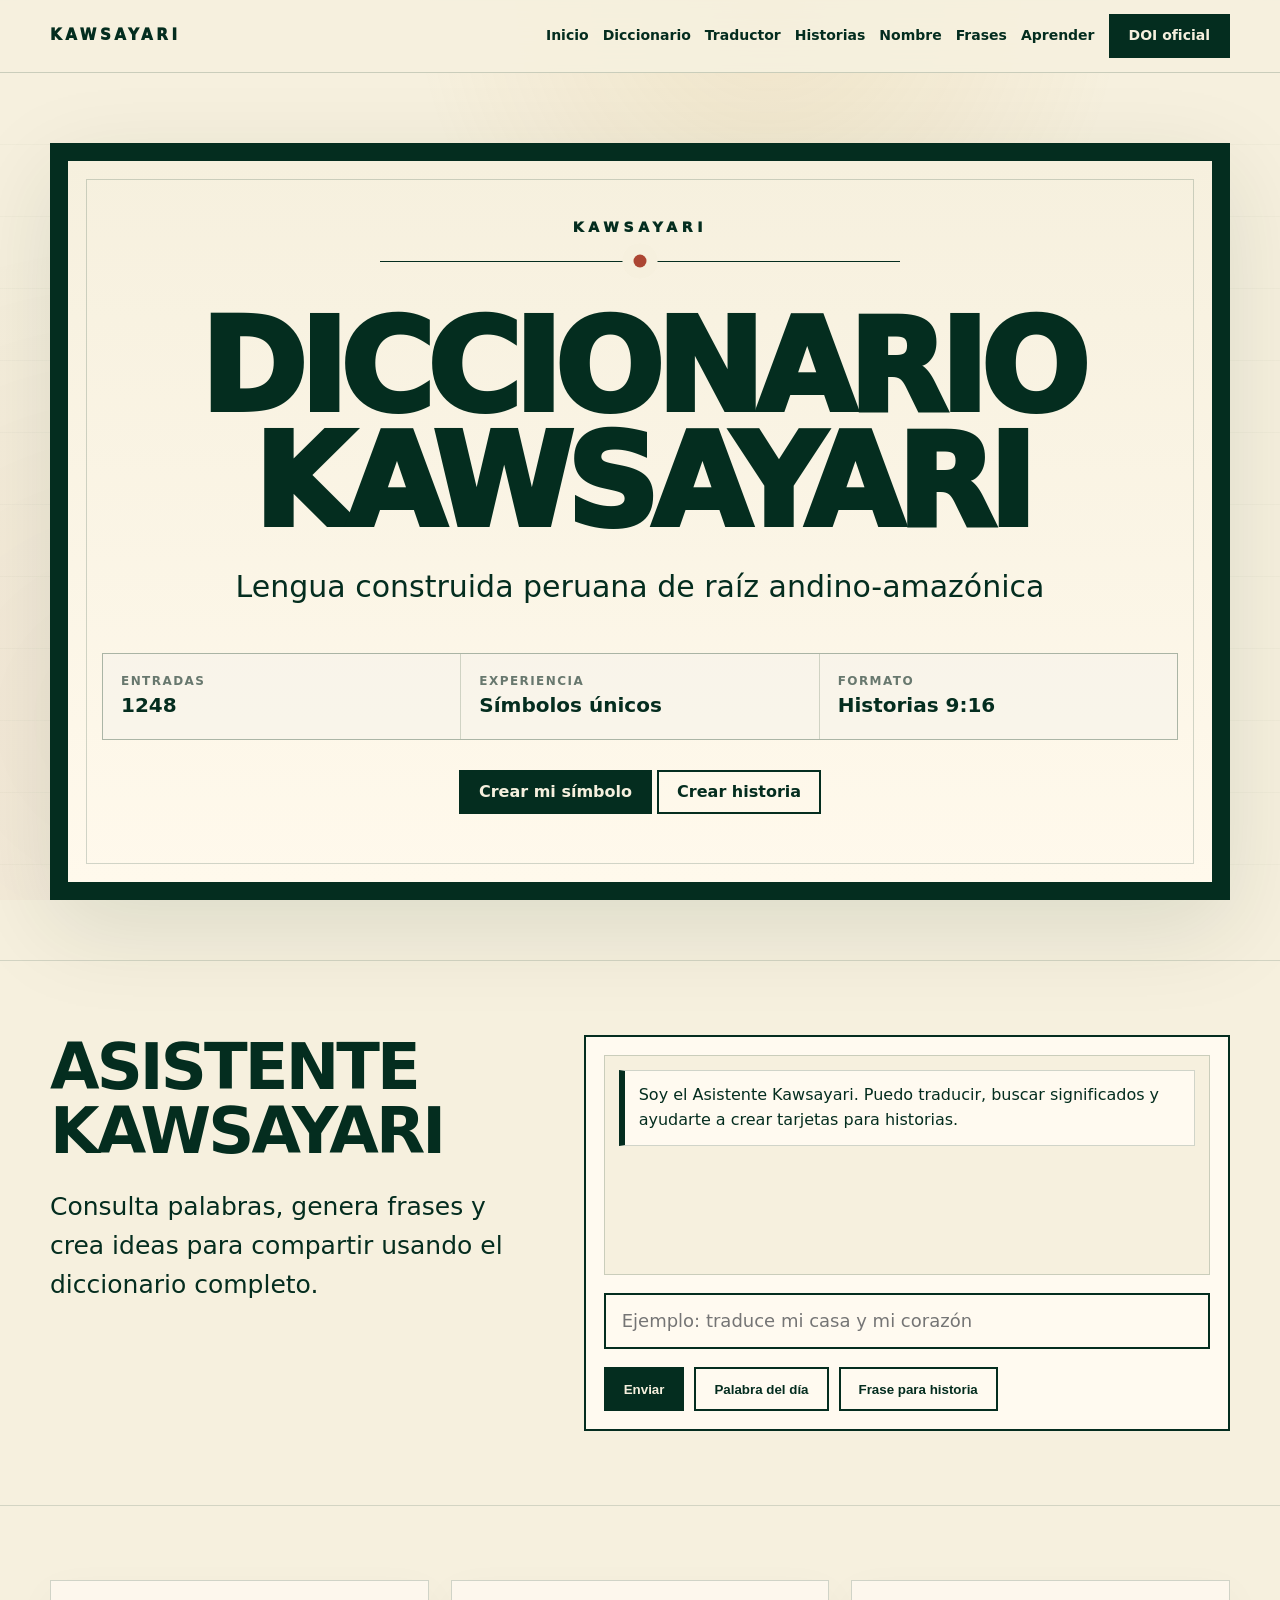
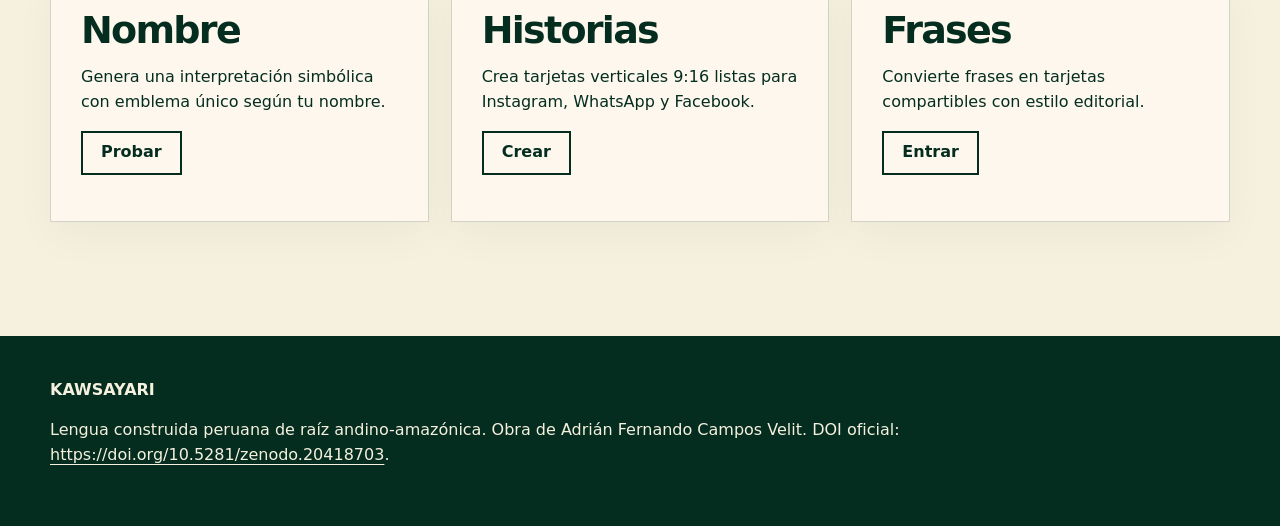
==== commit d705ab89: "Versión ultra final profesional" ====
--- a/index.html
+++ b/index.html
@@ -6,31 +6,13 @@
 <meta property="og:title" content="Diccionario Kawsayari: lengua construida peruana de raíz andino-amazónica"><meta property="og:description" content="Diccionario Kawsayari, lengua construida peruana de raíz andino-amazónica, creada como obra cultural, lingüística y editorial por Adrián Fernando Campos Velit."><meta property="og:type" content="website"><meta property="og:url" content="https://kawsayari.github.io/"><meta property="og:image" content="https://kawsayari.github.io/assets/og-kawsayari.png">
 <meta name="twitter:card" content="summary_large_image"><link rel="icon" href="assets/favicon.svg" type="image/svg+xml"><link rel="apple-touch-icon" href="assets/icon.png"><link rel="stylesheet" href="assets/style.css">
 <script type="application/ld+json">{"@context": "https://schema.org", "@type": "Book", "name": "Diccionario Kawsayari: lengua construida peruana de raíz andino-amazónica", "alternateName": ["Kawsayari", "Diccionario Kawsayari"], "description": "Diccionario Kawsayari, lengua construida peruana de raíz andino-amazónica, creada como obra cultural, lingüística y editorial por Adrián Fernando Campos Velit.", "author": {"@type": "Person", "name": "Adrián Fernando Campos Velit"}, "creator": {"@type": "Person", "name": "Adrián Fernando Campos Velit"}, "publisher": {"@type": "Person", "name": "Adrián Fernando Campos Velit"}, "datePublished": "2026-05-27", "inLanguage": "es", "genre": ["Diccionario", "Lengua construida", "Conlang", "Cultura peruana"], "license": "https://creativecommons.org/licenses/by/4.0/", "identifier": "https://doi.org/10.5281/zenodo.20418703", "url": "https://kawsayari.github.io/", "image": "https://kawsayari.github.io/assets/og-kawsayari.png"}</script></head><body><header class="header"><div class="wrap nav"><a class="brand" href="index.html">KAWSAYARI</a><nav class="navlinks" aria-label="Navegación"><a href="index.html">Inicio</a><a href="diccionario.html">Diccionario</a><a href="traductor.html">Traductor</a><a href="historias.html">Historias</a><a href="nombre.html">Nombre</a><a href="frases.html">Frases</a><a href="aprender.html">Aprender</a><a class="btn" href="https://doi.org/10.5281/zenodo.20418703">DOI oficial</a></nav></div></header><main>
-<section class="hero">
-  <div class="wrap">
-    <div class="poster">
-      <div class="kicker">Kawsayari</div>
-      <div class="rule"></div>
-      <h1 class="hero-title">Diccionario<br>Kawsayari</h1>
-      <p class="hero-sub">Lengua construida peruana de raíz andino-amazónica</p>
-      <div class="meta">
-        <div><span>Entradas</span><strong>1248</strong></div>
-        <div><span>Interacción</span><strong>Historias y nombres</strong></div>
-        <div><span>Herramienta</span><strong>Asistente propio</strong></div>
-      </div>
-      <p style="margin-top:30px"><a class="btn" href="historias.html">Crear historia</a> <a class="btn secondary" href="traductor.html">Usar traductor</a></p>
-    </div>
-  </div>
-</section>
-<section class="section"><div class="wrap grid"><div><h2>Asistente Kawsayari</h2><p class="lead">Pregunta significados, pide frases, genera ideas para historias y convierte palabras usando el diccionario publicado.</p></div>
-<div class="assistant-box">
-  <div class="assistant-log" id="assistantLog"></div>
-  <div class="toolbar"><input id="assistantInput" type="text" placeholder="Ejemplo: traduce agua corazón ciudad"></div>
-  <div class="toolbar"><button class="btn" id="assistantSend">Enviar</button><button class="btn secondary quickAsk" data-q="palabra del día">Palabra del día</button><button class="btn secondary quickAsk" data-q="crea una frase para historia">Frase para historia</button></div>
+<section class="hero"><div class="wrap"><div class="poster">
+<div class="kicker">Kawsayari</div><div class="rule"></div>
+<h1 class="hero-title">Diccionario<br>Kawsayari</h1>
+<p class="hero-sub">Lengua construida peruana de raíz andino-amazónica</p>
+<div class="meta"><div><span>Entradas</span><strong>1248</strong></div><div><span>Experiencia</span><strong>Símbolos únicos</strong></div><div><span>Formato</span><strong>Historias 9:16</strong></div></div>
+<p style="margin-top:30px"><a class="btn" href="nombre.html">Crear mi símbolo</a> <a class="btn secondary" href="historias.html">Crear historia</a></p>
 </div></div></section>
-<section class="section"><div class="wrap grid-3">
-  <div class="card"><h3>Historias</h3><p>Genera tarjetas verticales listas para Instagram, WhatsApp o Facebook.</p><p><a class="btn secondary" href="historias.html">Abrir</a></p></div>
-  <div class="card"><h3>Nombre</h3><p>Convierte tu nombre en una interpretación simbólica Kawsayari.</p><p><a class="btn secondary" href="nombre.html">Probar</a></p></div>
-  <div class="card"><h3>Frases</h3><p>Convierte frases en tarjetas compartibles para circular el idioma.</p><p><a class="btn secondary" href="frases.html">Crear</a></p></div>
-</div></section>
+<section class="section"><div class="wrap grid"><div><h2>Asistente Kawsayari</h2><p class="lead">Consulta palabras, genera frases y crea ideas para compartir usando el diccionario completo.</p></div><div class="assistant-box"><div class="assistant-log" id="assistantLog"></div><div class="toolbar"><input id="assistantInput" type="text" placeholder="Ejemplo: traduce mi casa y mi corazón"></div><div class="toolbar"><button class="btn" id="assistantSend">Enviar</button><button class="btn secondary quickAsk" data-q="palabra del día">Palabra del día</button><button class="btn secondary quickAsk" data-q="crea una frase para historia">Frase para historia</button></div></div></div></section>
+<section class="section"><div class="wrap grid-3"><div class="card"><h3>Nombre</h3><p>Genera una interpretación simbólica con emblema único según tu nombre.</p><p><a class="btn secondary" href="nombre.html">Probar</a></p></div><div class="card"><h3>Historias</h3><p>Crea tarjetas verticales 9:16 listas para Instagram, WhatsApp y Facebook.</p><p><a class="btn secondary" href="historias.html">Crear</a></p></div><div class="card"><h3>Frases</h3><p>Convierte frases en tarjetas compartibles con estilo editorial.</p><p><a class="btn secondary" href="frases.html">Entrar</a></p></div></div></section>
 </main><footer class="footer"><div class="wrap"><strong>KAWSAYARI</strong><p>Lengua construida peruana de raíz andino-amazónica. Obra de Adrián Fernando Campos Velit. DOI oficial: <a href="https://doi.org/10.5281/zenodo.20418703">https://doi.org/10.5281/zenodo.20418703</a>.</p></div></footer><script src="assets/app.js"></script></body></html>
--- a/assets/style.css
+++ b/assets/style.css
@@ -1,45 +1,50 @@
 
-:root{--green:#042d1f;--cream:#f6f0de;--paper:#fffaf0;--red:#ac4633;--muted:#69766e;--line:rgba(4,45,31,.20)}
+:root{
+  --green:#042d1f; --cream:#f6f0de; --paper:#fffaf0; --red:#ac4633; --gold:#c9953b; --muted:#68786e; --line:rgba(4,45,31,.18);
+  --shadow:0 28px 90px rgba(4,45,31,.11);
+}
 *{box-sizing:border-box}
 html{scroll-behavior:smooth}
 body{margin:0;background:var(--cream);color:var(--green);font-family:Inter,ui-sans-serif,system-ui,-apple-system,BlinkMacSystemFont,"Segoe UI",Arial,sans-serif;line-height:1.55}
-body:before{content:"";position:fixed;inset:0;pointer-events:none;background:radial-gradient(circle at 60% 0%,rgba(172,70,51,.05),transparent 32%),linear-gradient(rgba(4,45,31,.025) 1px,transparent 1px);background-size:auto,100% 72px}
+body:before{content:"";position:fixed;inset:0;pointer-events:none;background:radial-gradient(circle at 60% 0%,rgba(201,149,59,.13),transparent 30%),radial-gradient(circle at 10% 80%,rgba(172,70,51,.05),transparent 36%),linear-gradient(rgba(4,45,31,.022) 1px,transparent 1px);background-size:auto,auto,100% 72px}
 a{color:var(--green);text-underline-offset:4px}
-.wrap{width:min(1160px,calc(100% - 36px));margin:0 auto}
-.header{position:sticky;top:0;z-index:20;background:rgba(246,240,222,.94);backdrop-filter:blur(14px);border-bottom:1px solid var(--line)}
+.wrap{width:min(1180px,calc(100% - 36px));margin:0 auto}
+.header{position:sticky;top:0;z-index:50;background:rgba(246,240,222,.93);backdrop-filter:blur(16px);border-bottom:1px solid var(--line)}
 .nav{min-height:72px;display:flex;justify-content:space-between;align-items:center;gap:20px}
-.brand{text-decoration:none;font-weight:950;letter-spacing:.23em;font-size:15px}
-.navlinks{display:flex;gap:15px;align-items:center;font-size:14px;font-weight:800}
+.brand{text-decoration:none;font-weight:950;letter-spacing:.24em;font-size:15px}
+.navlinks{display:flex;gap:14px;align-items:center;font-size:14px;font-weight:850}
 .navlinks a{text-decoration:none}
-.btn{display:inline-flex;justify-content:center;align-items:center;min-height:44px;padding:0 18px;border:2px solid var(--green);background:var(--green);color:var(--cream);text-decoration:none;font-weight:900;cursor:pointer}
+.btn{display:inline-flex;justify-content:center;align-items:center;min-height:44px;padding:0 18px;border:2px solid var(--green);background:var(--green);color:var(--cream);text-decoration:none;font-weight:900;cursor:pointer;border-radius:0}
 .btn.secondary{background:transparent;color:var(--green)}
 .btn.red{background:var(--red);border-color:var(--red);color:var(--cream)}
-.hero{padding:78px 0 64px}
-.poster{border:18px solid var(--green);background:var(--cream);padding:56px 34px 52px;text-align:center;box-shadow:0 24px 80px rgba(4,45,31,.08)}
+.hero{padding:70px 0 60px}
+.poster{border:18px solid var(--green);background:linear-gradient(180deg,var(--cream),#fff9ec);padding:56px 34px 52px;text-align:center;box-shadow:var(--shadow);position:relative;overflow:hidden}
+.poster:before{content:"";position:absolute;inset:18px;border:1px solid rgba(4,45,31,.18);pointer-events:none}
 .kicker{font-size:14px;letter-spacing:.34em;font-weight:950;text-transform:uppercase}
 .rule{width:min(520px,72%);height:1px;background:var(--green);margin:22px auto;position:relative}
 .rule:after{content:"";width:13px;height:13px;background:var(--red);border-radius:50%;position:absolute;left:50%;top:50%;transform:translate(-50%,-50%);box-shadow:0 0 0 11px var(--cream)}
-.hero-title{font-size:clamp(58px,12vw,132px);line-height:.9;letter-spacing:-.055em;text-transform:uppercase;margin:52px 0 24px;font-weight:950}
-.hero-sub{font-size:clamp(18px,3vw,30px);max-width:840px;margin:0 auto}
-.meta{display:grid;grid-template-columns:repeat(3,1fr);gap:1px;border:1px solid var(--line);background:var(--line);margin-top:46px;text-align:left}
-.meta div{background:var(--paper);padding:18px}
+.hero-title{font-size:clamp(54px,11vw,128px);line-height:.9;letter-spacing:-.055em;text-transform:uppercase;margin:48px 0 24px;font-weight:950}
+.hero-sub{font-size:clamp(18px,2.6vw,30px);max-width:880px;margin:0 auto}
+.meta{display:grid;grid-template-columns:repeat(3,1fr);gap:1px;border:1px solid var(--line);background:var(--line);margin-top:42px;text-align:left}
+.meta div{background:rgba(255,250,240,.88);padding:18px}
 .meta span{display:block;color:var(--muted);font-size:12px;text-transform:uppercase;letter-spacing:.12em;font-weight:850}
 .meta strong{font-size:20px}
-.section{padding:78px 0;border-top:1px solid rgba(4,45,31,.15)}
-.grid{display:grid;grid-template-columns:.85fr 1.15fr;gap:62px;align-items:start}
-.grid-2{display:grid;grid-template-columns:1fr 1fr;gap:22px}
+.section{padding:74px 0;border-top:1px solid rgba(4,45,31,.14)}
+.grid{display:grid;grid-template-columns:.85fr 1.15fr;gap:56px;align-items:start}
+.grid-2{display:grid;grid-template-columns:1fr 1fr;gap:24px}
 .grid-3{display:grid;grid-template-columns:repeat(3,1fr);gap:22px}
 h1,h2,h3{letter-spacing:-.045em;line-height:1}
-h2{font-size:clamp(40px,5vw,72px);margin:0 0 18px;text-transform:uppercase}
+h2{font-size:clamp(38px,5vw,72px);margin:0 0 18px;text-transform:uppercase}
 h3{font-size:clamp(25px,3vw,38px);margin:0 0 14px}
-.lead{font-size:clamp(19px,2.1vw,25px);max-width:820px}
-.card{background:var(--paper);border:1px solid var(--line);padding:30px}
-.searchbar{position:sticky;top:72px;z-index:15;background:rgba(246,240,222,.96);border-top:1px solid var(--line);border-bottom:1px solid var(--line);padding:18px 0}
+.lead{font-size:clamp(19px,2vw,25px);max-width:820px}
+.card{background:rgba(255,250,240,.84);border:1px solid var(--line);padding:30px;box-shadow:0 14px 40px rgba(4,45,31,.04)}
+input,textarea,select{border:2px solid var(--green);background:var(--paper);color:var(--green);font:inherit}
+input[type="search"],input[type="text"],textarea{width:100%;min-height:54px;font-size:18px;padding:12px 16px}
+textarea{min-height:150px;resize:vertical}
+select{min-height:44px;padding:0 12px;font-weight:800}
+.toolbar{display:flex;gap:10px;flex-wrap:wrap;margin-top:18px}
+.searchbar{position:sticky;top:72px;z-index:35;background:rgba(246,240,222,.96);border-top:1px solid var(--line);border-bottom:1px solid var(--line);padding:18px 0}
 .searchbox{display:grid;grid-template-columns:1fr auto;gap:12px}
-input,textarea,select{border:2px solid var(--green);background:var(--paper);color:var(--green);font:inherit}
-input[type="search"],input[type="text"],textarea{width:100%;min-height:52px;font-size:18px;padding:12px 16px}
-textarea{min-height:160px;resize:vertical}
-select{min-height:44px;padding:0 12px;font-weight:800}
 .count{display:flex;align-items:center;justify-content:center;min-width:140px;border:2px solid var(--green);font-weight:900;background:var(--green);color:var(--cream)}
 .alpha{display:flex;flex-wrap:wrap;gap:7px;margin-top:14px}
 .alpha a{font-size:13px;font-weight:850;text-decoration:none;border:1px solid var(--line);padding:5px 8px;background:var(--paper)}
@@ -49,30 +54,28 @@
 th{background:var(--green);color:var(--cream);position:sticky;top:0}
 td.term{font-weight:850;white-space:nowrap}
 .category-title{border-top:2px solid var(--green);padding-top:22px;margin:44px 0 14px}
-.output{min-height:160px;border:2px solid var(--green);background:var(--paper);padding:18px;font-size:22px;font-weight:850;white-space:pre-wrap}
-.tokens{display:flex;flex-wrap:wrap;gap:8px;margin-top:18px}
+.output{min-height:150px;border:2px solid var(--green);background:var(--paper);padding:18px;font-size:22px;font-weight:850;white-space:pre-wrap}
+.tokens{display:flex;flex-wrap:wrap;gap:8px;margin-top:16px}
 .token{display:inline-flex;gap:8px;align-items:center;border:1px solid var(--line);background:var(--paper);padding:8px 10px;font-size:14px}
 .token b{color:var(--red)}
-.flash{min-height:330px;display:flex;flex-direction:column;justify-content:center;align-items:center;text-align:center;border:2px solid var(--green);background:var(--paper);padding:34px}
-.flash-word{font-size:clamp(48px,8vw,104px);line-height:.92;font-weight:950;text-transform:uppercase;letter-spacing:-.055em}
-.flash-meaning{display:none;font-size:24px;margin-top:22px;max-width:760px}
-.flash.show .flash-meaning{display:block}
-.toolbar{display:flex;gap:10px;flex-wrap:wrap;margin-top:20px}
-.share-grid{display:grid;grid-template-columns:repeat(3,1fr);gap:10px;margin-top:16px}
-.canvas-wrap{display:grid;place-items:center;background:rgba(4,45,31,.06);padding:14px;border:1px solid var(--line)}
-canvas.story-canvas{width:min(100%,360px);height:auto;border:1px solid var(--line);background:var(--cream)}
 .palette{display:flex;gap:8px;flex-wrap:wrap;margin-top:14px}
 .swatch{min-height:38px;padding:0 12px;border:2px solid var(--green);background:var(--paper);font-weight:850;cursor:pointer}
 .swatch.active{background:var(--green);color:var(--cream)}
+.canvas-wrap{display:grid;place-items:center;background:rgba(4,45,31,.055);padding:14px;border:1px solid var(--line)}
+canvas.story-canvas{width:min(100%,390px);height:auto;border:1px solid var(--line);background:var(--cream);box-shadow:0 18px 60px rgba(4,45,31,.12)}
+.share-grid{display:grid;grid-template-columns:repeat(3,1fr);gap:10px;margin-top:16px}
 .assistant-box{border:2px solid var(--green);background:var(--paper);padding:18px}
 .assistant-log{min-height:220px;max-height:360px;overflow:auto;border:1px solid var(--line);padding:14px;background:var(--cream)}
 .bubble{margin:0 0 12px;padding:12px 14px;border:1px solid var(--line);background:var(--paper)}
 .bubble.user{border-left:6px solid var(--red)}
 .bubble.bot{border-left:6px solid var(--green)}
-.quick{display:flex;gap:8px;flex-wrap:wrap;margin-top:12px}
+.flash{min-height:330px;display:flex;flex-direction:column;justify-content:center;align-items:center;text-align:center;border:2px solid var(--green);background:var(--paper);padding:34px}
+.flash-word{font-size:clamp(48px,8vw,104px);line-height:.92;font-weight:950;text-transform:uppercase;letter-spacing:-.055em}
+.flash-meaning{display:none;font-size:24px;margin-top:22px;max-width:760px}
+.flash.show .flash-meaning{display:block}
 .footer{background:var(--green);color:var(--cream);padding:42px 0;margin-top:40px}
 .footer a{color:var(--cream)}
 .small{font-size:13px;color:var(--muted)}
 @media(max-width:960px){
-  .nav{padding:16px 0}.navlinks{display:none}.poster{border-width:14px}.hero-title{font-size:70px}.grid,.grid-2,.grid-3{grid-template-columns:1fr;gap:28px}.section{padding:54px 0}.meta{grid-template-columns:1fr}.searchbox{grid-template-columns:1fr}.count{min-height:44px}.searchbar{top:0}td.term{white-space:normal}.share-grid{grid-template-columns:1fr 1fr}
+ .nav{padding:16px 0}.navlinks{display:none}.poster{border-width:12px;padding:42px 24px}.hero-title{font-size:62px}.grid,.grid-2,.grid-3{grid-template-columns:1fr;gap:28px}.section{padding:52px 0}.meta{grid-template-columns:1fr}.searchbox{grid-template-columns:1fr}.count{min-height:44px}.searchbar{top:0}td.term{white-space:normal}.share-grid{grid-template-columns:1fr 1fr} canvas.story-canvas{width:min(100%,340px)}
 }
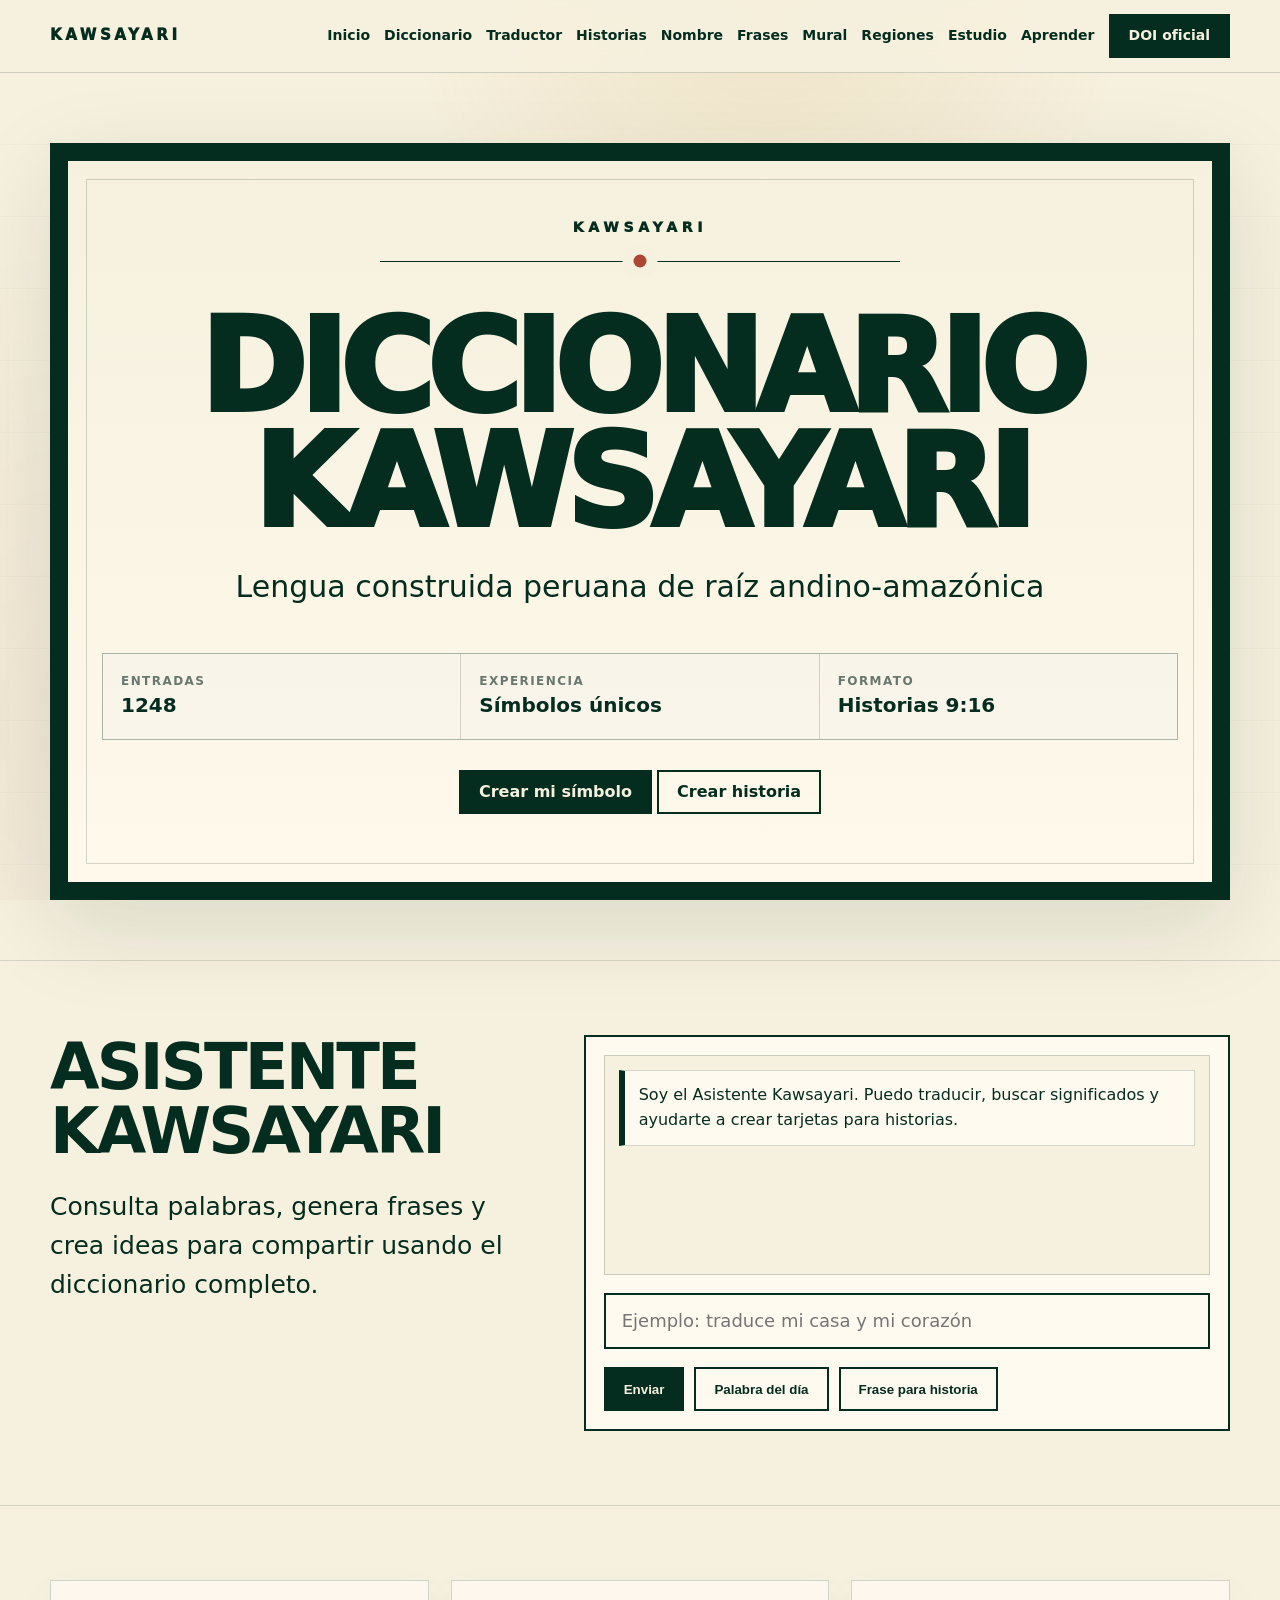
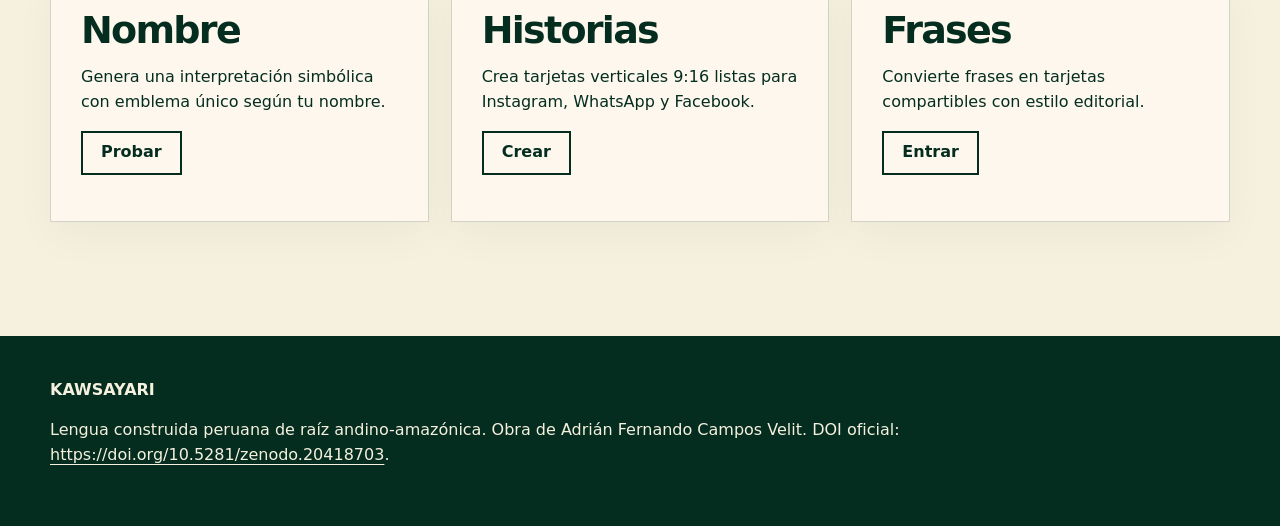
==== commit af2f0adb: "Kawsayari Viral Engine" ====
--- a/index.html
+++ b/index.html
@@ -5,7 +5,7 @@
 <meta name="robots" content="index,follow,max-image-preview:large"><link rel="canonical" href="https://kawsayari.github.io/">
 <meta property="og:title" content="Diccionario Kawsayari: lengua construida peruana de raíz andino-amazónica"><meta property="og:description" content="Diccionario Kawsayari, lengua construida peruana de raíz andino-amazónica, creada como obra cultural, lingüística y editorial por Adrián Fernando Campos Velit."><meta property="og:type" content="website"><meta property="og:url" content="https://kawsayari.github.io/"><meta property="og:image" content="https://kawsayari.github.io/assets/og-kawsayari.png">
 <meta name="twitter:card" content="summary_large_image"><link rel="icon" href="assets/favicon.svg" type="image/svg+xml"><link rel="apple-touch-icon" href="assets/icon.png"><link rel="stylesheet" href="assets/style.css">
-<script type="application/ld+json">{"@context": "https://schema.org", "@type": "Book", "name": "Diccionario Kawsayari: lengua construida peruana de raíz andino-amazónica", "alternateName": ["Kawsayari", "Diccionario Kawsayari"], "description": "Diccionario Kawsayari, lengua construida peruana de raíz andino-amazónica, creada como obra cultural, lingüística y editorial por Adrián Fernando Campos Velit.", "author": {"@type": "Person", "name": "Adrián Fernando Campos Velit"}, "creator": {"@type": "Person", "name": "Adrián Fernando Campos Velit"}, "publisher": {"@type": "Person", "name": "Adrián Fernando Campos Velit"}, "datePublished": "2026-05-27", "inLanguage": "es", "genre": ["Diccionario", "Lengua construida", "Conlang", "Cultura peruana"], "license": "https://creativecommons.org/licenses/by/4.0/", "identifier": "https://doi.org/10.5281/zenodo.20418703", "url": "https://kawsayari.github.io/", "image": "https://kawsayari.github.io/assets/og-kawsayari.png"}</script></head><body><header class="header"><div class="wrap nav"><a class="brand" href="index.html">KAWSAYARI</a><nav class="navlinks" aria-label="Navegación"><a href="index.html">Inicio</a><a href="diccionario.html">Diccionario</a><a href="traductor.html">Traductor</a><a href="historias.html">Historias</a><a href="nombre.html">Nombre</a><a href="frases.html">Frases</a><a href="aprender.html">Aprender</a><a class="btn" href="https://doi.org/10.5281/zenodo.20418703">DOI oficial</a></nav></div></header><main>
+<script type="application/ld+json">{"@context": "https://schema.org", "@type": "Book", "name": "Diccionario Kawsayari: lengua construida peruana de raíz andino-amazónica", "alternateName": ["Kawsayari", "Diccionario Kawsayari"], "description": "Diccionario Kawsayari, lengua construida peruana de raíz andino-amazónica, creada como obra cultural, lingüística y editorial por Adrián Fernando Campos Velit.", "author": {"@type": "Person", "name": "Adrián Fernando Campos Velit"}, "creator": {"@type": "Person", "name": "Adrián Fernando Campos Velit"}, "publisher": {"@type": "Person", "name": "Adrián Fernando Campos Velit"}, "datePublished": "2026-05-27", "inLanguage": "es", "genre": ["Diccionario", "Lengua construida", "Conlang", "Cultura peruana"], "license": "https://creativecommons.org/licenses/by/4.0/", "identifier": "https://doi.org/10.5281/zenodo.20418703", "url": "https://kawsayari.github.io/", "image": "https://kawsayari.github.io/assets/og-kawsayari.png"}</script></head><body><header class="header"><div class="wrap nav"><a class="brand" href="index.html">KAWSAYARI</a><nav class="navlinks" aria-label="Navegación"><a href="index.html">Inicio</a><a href="diccionario.html">Diccionario</a><a href="traductor.html">Traductor</a><a href="historias.html">Historias</a><a href="nombre.html">Nombre</a><a href="frases.html">Frases</a><a href="mural.html">Mural</a><a href="regiones.html">Regiones</a><a href="estudio.html">Estudio</a><a href="aprender.html">Aprender</a><a class="btn" href="https://doi.org/10.5281/zenodo.20418703">DOI oficial</a></nav></div></header><main>
 <section class="hero"><div class="wrap"><div class="poster">
 <div class="kicker">Kawsayari</div><div class="rule"></div>
 <h1 class="hero-title">Diccionario<br>Kawsayari</h1>
@@ -15,4 +15,4 @@
 </div></div></section>
 <section class="section"><div class="wrap grid"><div><h2>Asistente Kawsayari</h2><p class="lead">Consulta palabras, genera frases y crea ideas para compartir usando el diccionario completo.</p></div><div class="assistant-box"><div class="assistant-log" id="assistantLog"></div><div class="toolbar"><input id="assistantInput" type="text" placeholder="Ejemplo: traduce mi casa y mi corazón"></div><div class="toolbar"><button class="btn" id="assistantSend">Enviar</button><button class="btn secondary quickAsk" data-q="palabra del día">Palabra del día</button><button class="btn secondary quickAsk" data-q="crea una frase para historia">Frase para historia</button></div></div></div></section>
 <section class="section"><div class="wrap grid-3"><div class="card"><h3>Nombre</h3><p>Genera una interpretación simbólica con emblema único según tu nombre.</p><p><a class="btn secondary" href="nombre.html">Probar</a></p></div><div class="card"><h3>Historias</h3><p>Crea tarjetas verticales 9:16 listas para Instagram, WhatsApp y Facebook.</p><p><a class="btn secondary" href="historias.html">Crear</a></p></div><div class="card"><h3>Frases</h3><p>Convierte frases en tarjetas compartibles con estilo editorial.</p><p><a class="btn secondary" href="frases.html">Entrar</a></p></div></div></section>
-</main><footer class="footer"><div class="wrap"><strong>KAWSAYARI</strong><p>Lengua construida peruana de raíz andino-amazónica. Obra de Adrián Fernando Campos Velit. DOI oficial: <a href="https://doi.org/10.5281/zenodo.20418703">https://doi.org/10.5281/zenodo.20418703</a>.</p></div></footer><script src="assets/app.js"></script></body></html>+</main><footer class="footer"><div class="wrap"><strong>KAWSAYARI</strong><p>Lengua construida peruana de raíz andino-amazónica. Obra de Adrián Fernando Campos Velit. DOI oficial: <a href="https://doi.org/10.5281/zenodo.20418703">https://doi.org/10.5281/zenodo.20418703</a>.</p></div></footer><script src="assets/config.js"></script><script src="assets/app.js"></script></body></html>
